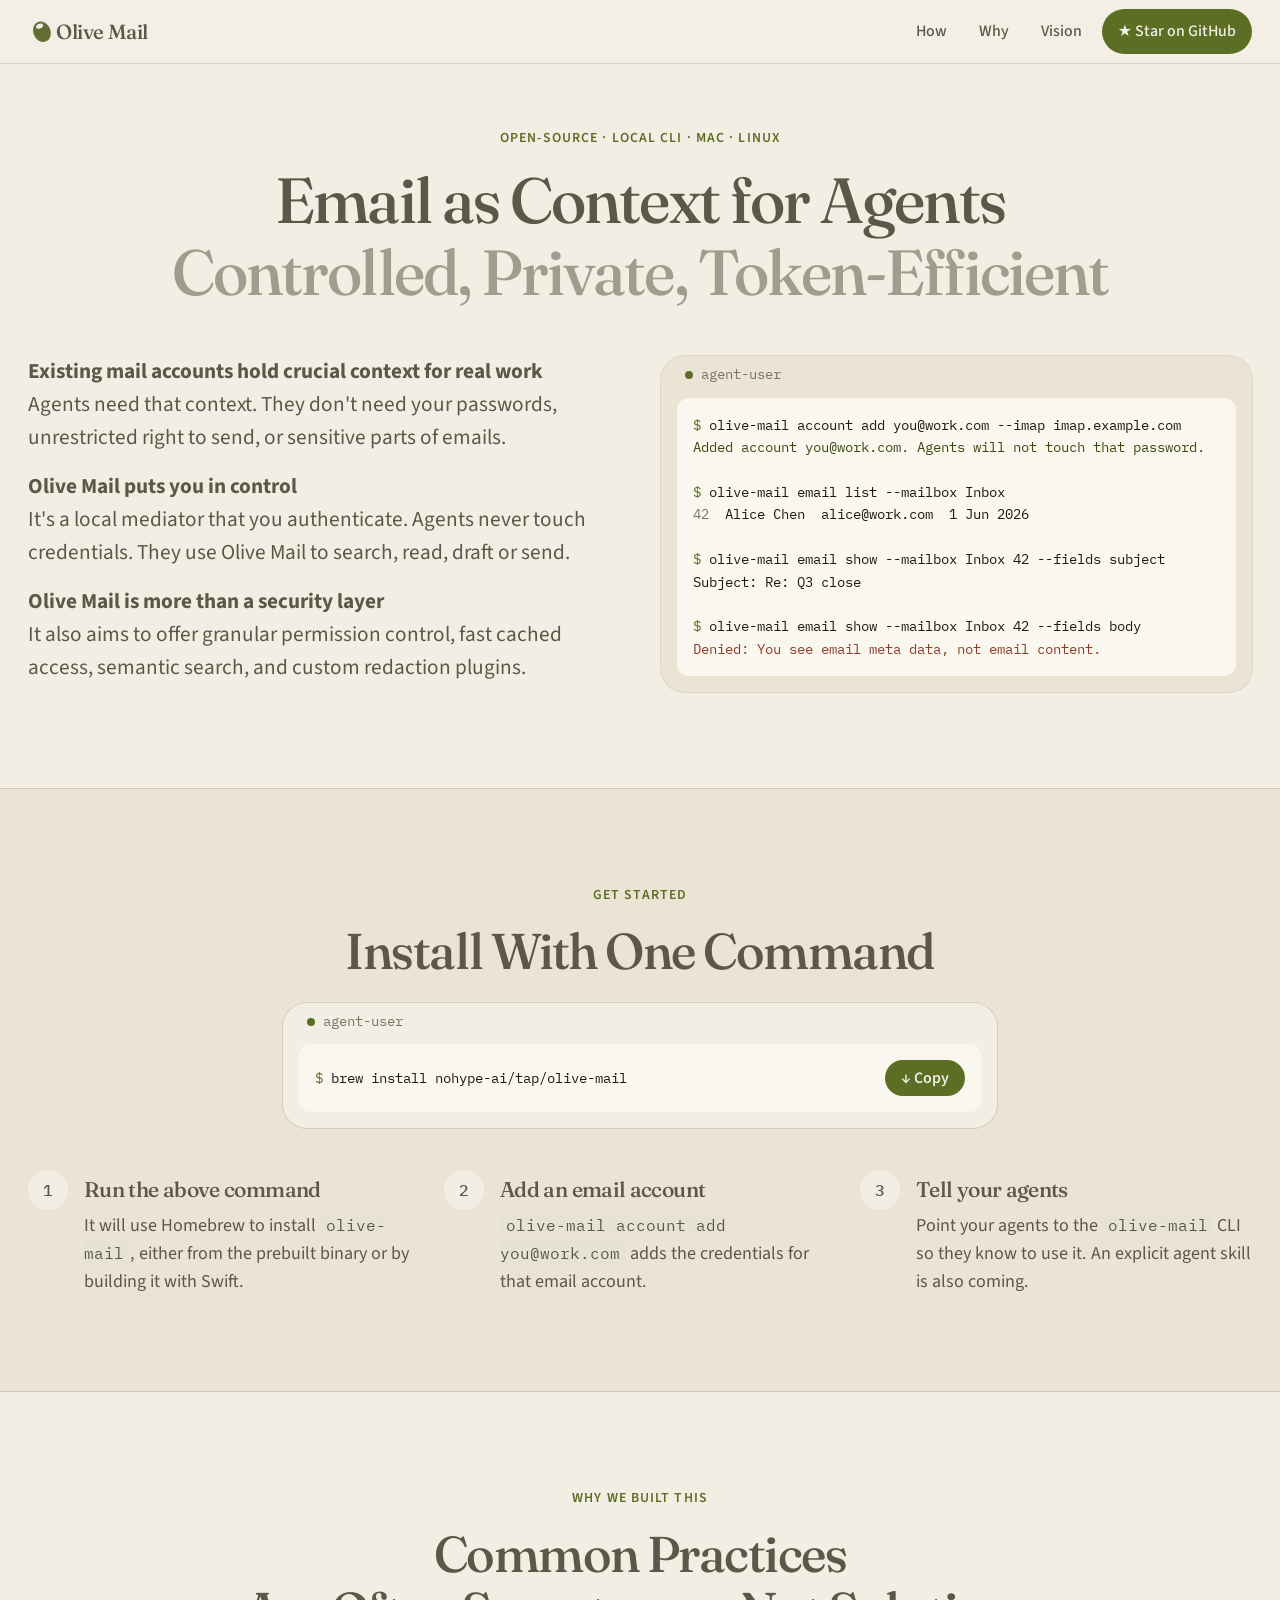
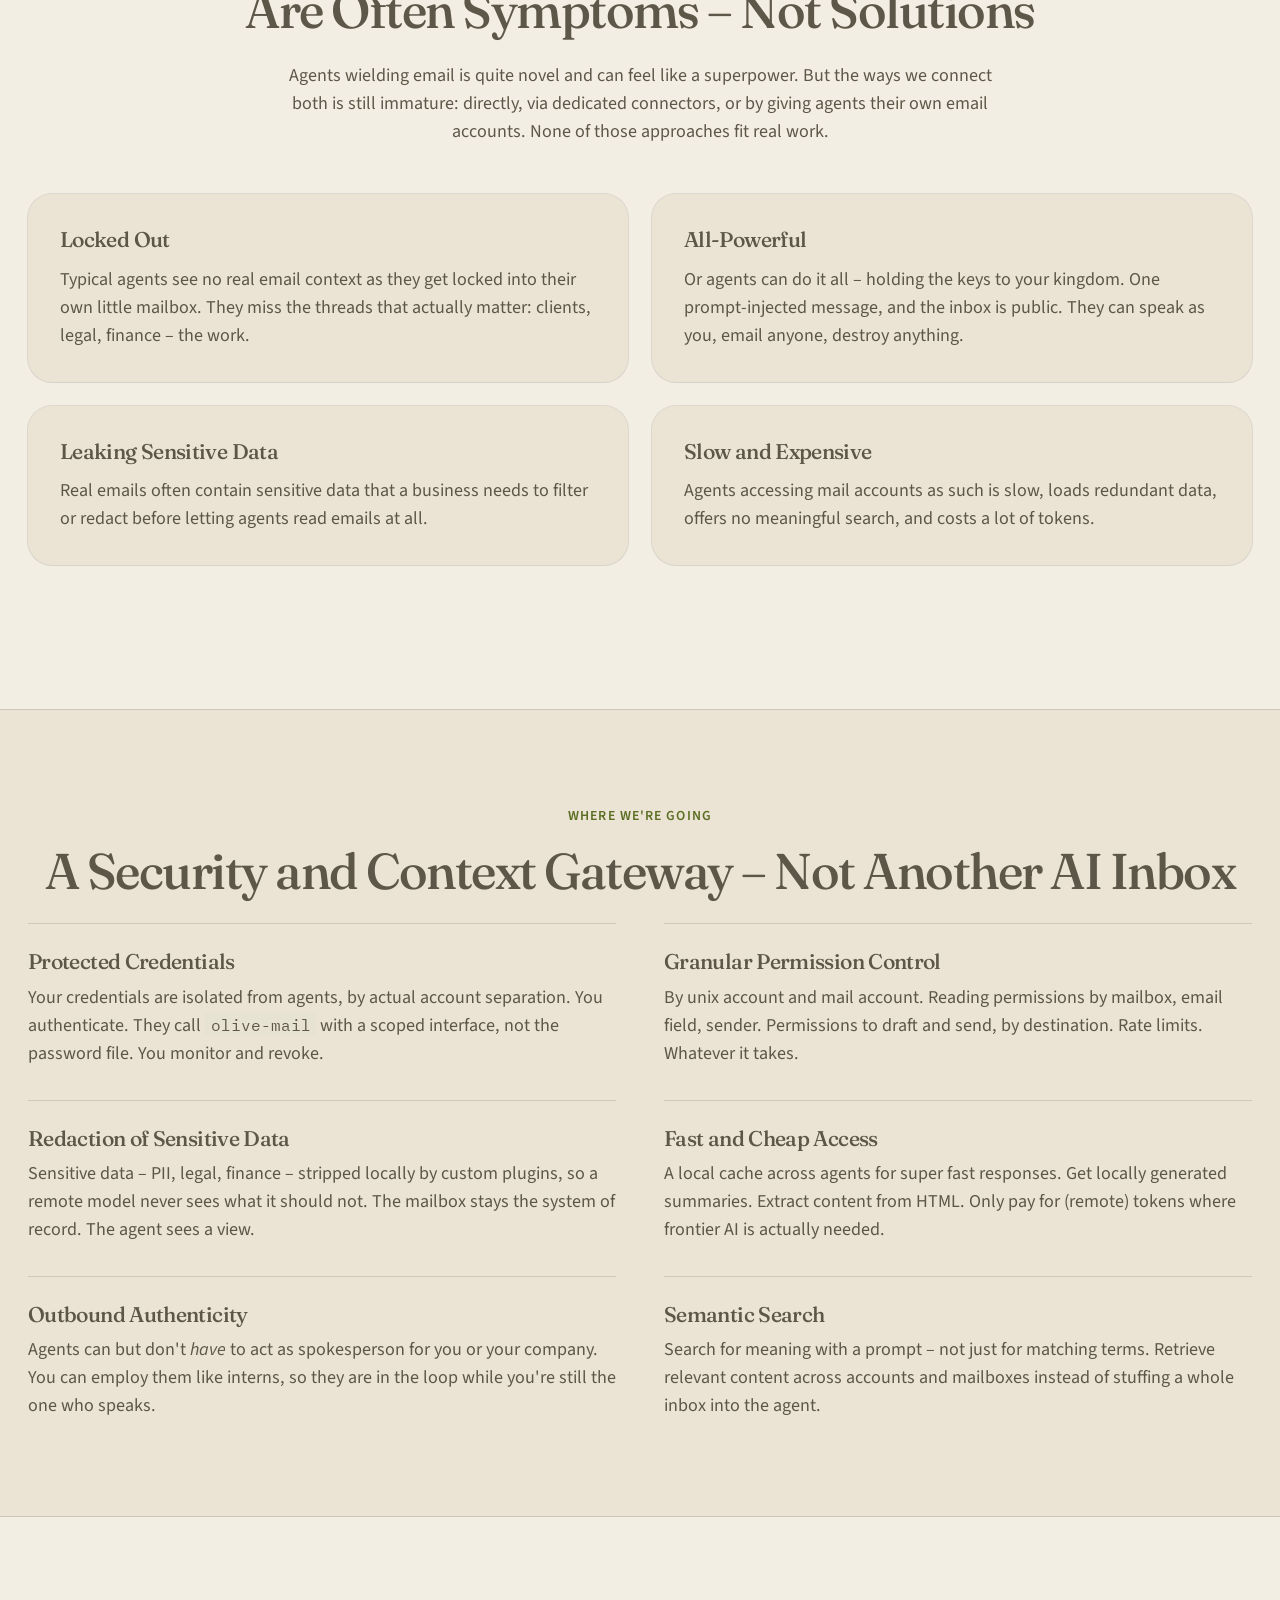
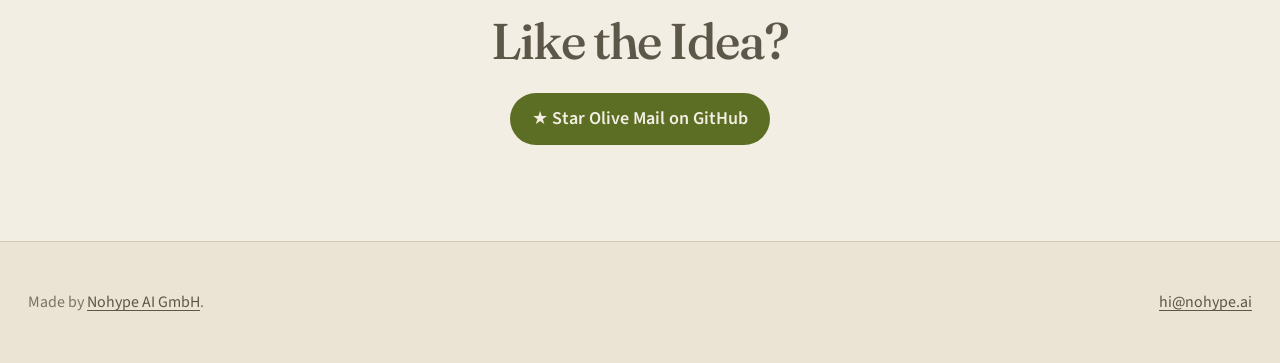
==== index.html @ 342036f7 "Fix design weirdness in Why section" ====
<!DOCTYPE html>
<html lang="en">
  <head>
    <meta charset="utf-8" />
    <meta name="viewport" content="width=device-width, initial-scale=1" />
    <title>Olive Mail - Email as Context for Agents</title>
    <meta
      name="description"
      content="olive-mail is a local open-source CLI that turns the mail you already have into context for agents – scoped, redacted, and never sent as you."
    />
    <meta name="theme-color" content="#5C6E24" />
    <link rel="icon" type="image/svg+xml" href="assets/favicon.svg" />
    <link rel="preconnect" href="https://fonts.googleapis.com" />
    <link rel="preconnect" href="https://fonts.gstatic.com" crossorigin />
    <link
      href="https://fonts.googleapis.com/css2?family=Fraunces:opsz,wght@9..144,500;9..144,600&family=IBM+Plex+Mono:wght@400;500&family=Source+Sans+3:ital,wght@0,400;0,500;0,600;1,400&display=swap"
      rel="stylesheet"
    />
    <link rel="stylesheet" href="css/style.css" />
  </head>
  <body>
    <div id="home" class="home-anchor" tabindex="-1"></div>
    <header class="site-header">
      <div class="wrap header-inner">
        <a class="brand" href="#home" aria-label="olive-mail home">
          <img
            class="brand-mark"
            src="assets/favicon.svg"
            width="28"
            height="28"
            alt=""
          />
          <span class="brand-name">Olive Mail</span>
        </a>
        <nav class="nav" aria-label="Primary">
          <a href="#how">How</a>
          <a href="#why">Why</a>
          <a href="#vision">Vision</a>
          <a href="https://github.com/nohype-ai/olive-mail" class="nav-cta" target="_blank" rel="noopener noreferrer">★ Star on GitHub</a>
        </nav>
      </div>
    </header>

    <main id="main">
      <section class="hero">
        <div class="wrap">
          <div class="hero-head">
            <p class="eyebrow">Open-source · Local CLI · Mac · Linux</p>
            <h1>
              Email as Context for Agents<br />
              <span class="h1-sub">Controlled, Private, Token-Efficient</span>
            </h1>
          </div>
          <div class="hero-grid">
            <div class="hero-copy">
              <p class="lede">
                  <b>Existing mail accounts hold crucial context for real work</b><br>Agents need that context. They don't need your passwords, unrestricted right to send, or sensitive parts of emails.
              </p>
              <p class="lede">
                <b>Olive Mail puts you in control</b><br>It's a local mediator that you authenticate. Agents never touch credentials. They use Olive Mail to search, read, draft or send.
              </p>
              <p class="lede">
                <b>Olive Mail is more than a security layer</b><br>It also aims to offer granular permission control, fast cached access, semantic search, and custom redaction plugins.
              </p>
            </div>
            <aside class="hero-panel" aria-label="Command preview">
              <div class="term">
                <div class="term-top">
                  <span class="term-dot" aria-hidden="true"></span>
                  <span>agent-user</span>
                </div>
                <pre class="term-body"><code><span class="prompt">$</span> olive-mail account add you@work.com --imap imap.example.com
<span class="ok">Added account you@work.com. Agents will not touch that password.</span>

<span class="prompt">$</span> olive-mail email list --mailbox Inbox
<span class="dim">42</span>  Alice Chen  alice@work.com  1 Jun 2026

<span class="prompt">$</span> olive-mail email show --mailbox Inbox 42 --fields subject
Subject: Re: Q3 close

<span class="prompt">$</span> olive-mail email show --mailbox Inbox 42 --fields body
<span class="deny">Denied: You see email meta data, not email content.</span></code></pre>
              </div>
            </aside>
          </div>
        </div>
      </section>

      <section class="band" id="how">
        <div class="wrap">
          <p class="eyebrow">Get Started</p>
          <h2>Install With One Command</h2>
          <div
            class="term term-install"
            role="button"
            tabindex="0"
            aria-label="Copy install command: brew install nohype-ai/tap/olive-mail"
            data-copy="brew install nohype-ai/tap/olive-mail"
          >
            <div class="term-top">
              <span class="term-dot" aria-hidden="true"></span>
              <span>agent-user</span>
            </div>
            <div class="term-body">
              <pre><code><span class="prompt">$</span> brew install nohype-ai/tap/olive-mail</code></pre>
              <span class="term-copy-label">↓ Copy</span>
            </div>
          </div>
          <ol class="steps">
            <li>
              <span class="step-n">1</span>
              <div>
                <h3>Run the above command</h3>
                <p>
                  It will use Homebrew to install <code>olive-mail</code>,
                  either from the prebuilt binary or by building it with Swift.
                </p>
              </div>
            </li>
            <li>
              <span class="step-n">2</span>
              <div>
                <h3>Add an email account</h3>
                <p>
                  <code>olive-mail account add you@work.com</code> adds the
                  credentials for that email account.
                </p>
              </div>
            </li>
            <li>
              <span class="step-n">3</span>
              <div>
                <h3>Tell your agents</h3>
                <p>
                  Point your agents to the <code>olive-mail</code> CLI so they
                  know to use it. An explicit agent skill is also coming.
                </p>
              </div>
            </li>
          </ol>
        </div>
      </section>

      <section class="plain" id="why">
        <div class="wrap">
          <p class="eyebrow">Why We Built This</p>
          <h2>Common Practices<br>Are Often Symptoms – Not Solutions</h2>
          <p class="section-body">Agents wielding email is quite novel and can feel like a superpower. But the ways we connect both is still immature: directly, via dedicated connectors, or by giving agents their own email accounts. None of those approaches fit real work.</p>
          <div class="split">
            <article class="card">
              <h3>Locked Out</h3>
              <p>
                Typical agents see no real email context as they get locked into their own
                little mailbox. They miss the threads that actually matter: clients,
                legal, finance – the work.
              </p>
            </article>
            <article class="card">
              <h3>All-Powerful</h3>
              <p>
                Or agents can do it all – holding the keys to your kingdom. One prompt-injected message, and the inbox is public. They can speak as you, email anyone, destroy anything.
              </p>
            </article>
            <article class="card">
              <h3>Leaking Sensitive Data</h3>
              <p>
                Real emails often contain sensitive data that a business needs
                to filter or redact before letting agents read emails at all.
              </p>
            </article>
            <article class="card">
              <h3>Slow and Expensive</h3>
              <p>
                Agents accessing mail accounts as such is slow, loads redundant
                data, offers no meaningful search, and costs a lot of tokens.
              </p>
            </article>
          </div>
        </div>
      </section>

      <section class="band" id="vision">
        <div class="wrap">
          <p class="eyebrow">Where We're Going</p>
          <h2>A Security and Context Gateway – Not Another AI Inbox</h2>
          <ul class="features">
            <li>
              <h3>Protected Credentials</h3>
              <p>
                Your credentials are isolated from agents, by actual account separation. You authenticate. They call <code>olive-mail</code> with a scoped interface, not the password file. You monitor and revoke.
              </p>
            </li>
            <li>
              <h3>Granular Permission Control</h3>
              <p>
                By unix account and mail account. Reading permissions by mailbox, email field, sender. Permissions to draft and send, by destination. Rate limits. Whatever it takes.
              </p>
            </li>
            <li>
              <h3>Redaction of Sensitive Data</h3>
              <p>
                Sensitive data – PII, legal, finance – stripped locally by custom plugins, so a
                remote model never sees what it should not. The mailbox stays
                the system of record. The agent sees a view.
              </p>
            </li>
            <li>
              <h3>Fast and Cheap Access</h3>
              <p>
                A local cache across agents for super fast responses. Get locally generated summaries. Extract content from HTML. Only pay for (remote) tokens where frontier AI is actually needed.
              </p>
            </li>
            <li>
              <h3>Outbound Authenticity</h3>
              <p>
                  Agents can but don't <em>have</em> to act as spokesperson for you or your
                  company. You can employ them like interns, so they are in the loop while you're still the one who speaks.
              </p>
            </li>
            <li>
              <h3>Semantic Search</h3>
              <p>
                Search for meaning with a prompt – not just for matching terms. Retrieve relevant content across accounts and mailboxes instead of stuffing a whole inbox into the agent.
              </p>
            </li>
          </ul>
        </div>
      </section>

      <section class="cta-block" id="repo">
        <div class="wrap cta-inner">
          <h2>Like the Idea?</h2>
          <a
            class="cta-btn"
            href="https://github.com/nohype-ai/olive-mail"
            target="_blank"
            rel="noopener noreferrer"
          >★ Star Olive Mail on GitHub</a>
        </div>
      </section>
    </main>

    <footer class="site-footer">
      <div class="wrap footer-inner">
        <p>
          Made by
          <a href="https://nohype.ai">Nohype AI GmbH</a>.
        </p>
        <p>
          <a href="mailto:hi@nohype.ai">hi@nohype.ai</a>
        </p>
      </div>
    </footer>

    <script src="js/app.js"></script>
  </body>
</html>
---- css/style.css ----
:root {
  --bg: #f3eee3;
  --bg-elevated: #ebe4d4;
  --fg: #1c1a14;
  --fg-muted: #5c5748;
  --fg-subtle: #7a7464;
  --fg-dim: color-mix(in oklab, var(--fg-subtle) 66%, var(--bg));
  --olive: #5c6e24;
  --olive-deep: #3d4a18;
  --olive-fg: #f3eee3;
  --border: color-mix(in oklab, var(--fg) 14%, transparent);
  --border-strong: color-mix(in oklab, var(--fg) 22%, transparent);
  --shadow-border:
    0 0 0 1px color-mix(in oklab, var(--fg) 10%, transparent),
    0 1px 2px -1px color-mix(in oklab, var(--fg) 8%, transparent);

  --font-display: "Fraunces", "Iowan Old Style", "Palatino Linotype", Palatino, serif;
  --font-body: "Source Sans 3", "Segoe UI", system-ui, sans-serif;
  --font-mono: "IBM Plex Mono", ui-monospace, "SF Mono", Menlo, Consolas, monospace;

  --text-xs: 0.8125rem;
  --text-sm: 0.9375rem;
  --text-base: 1.0625rem;
  --text-lg: 1.25rem;
  --text-xl: clamp(1.5rem, 1.2rem + 1vw, 2rem);
  --text-2xl: clamp(2rem, 1.3rem + 2.2vw, 3.15rem);
  --text-3xl: clamp(2.4rem, 1.4rem + 3.2vw, 3.75rem);

  --leading-tight: 1.12;
  --leading-snug: 1.28;
  --leading-normal: 1.55;
  --tracking-display: -0.03em;

  --space-1: 4px;
  --space-2: 8px;
  --space-3: 12px;
  --space-4: 16px;
  --space-5: 24px;
  --space-6: 32px;
  --space-7: 48px;
  --space-8: 64px;
  --space-9: 96px;

  --radius-xs: 4px;
  --radius-sm: 8px;
  --radius-md: 12px;
  --radius-lg: 16px;
  --radius-xl: 24px;
  --radius-2xl: 32px;

  --wrap: 72rem;
  --header-h: 64px;

  --motion-quick: 150ms;
  --motion-fast: 250ms;
  --motion-slow: 400ms;
  --ease-out: cubic-bezier(0.22, 1, 0.36, 1);
}

*,
*::before,
*::after {
  box-sizing: border-box;
}

html {
  scroll-behavior: smooth;
  -webkit-font-smoothing: antialiased;
  -moz-osx-font-smoothing: grayscale;
}

html,
body {
  margin: 0;
  padding: 0;
  background: var(--bg);
  color: var(--fg);
  font-family: var(--font-body);
  font-size: var(--text-base);
  line-height: var(--leading-normal);
}

body {
  min-height: 100dvh;
}

img {
  max-width: 100%;
  height: auto;
  display: block;
}

a {
  color: var(--olive-deep);
  text-underline-offset: 3px;
}

a:hover {
  color: var(--olive);
}

:focus-visible {
  outline: 2px solid var(--olive);
  outline-offset: 3px;
}

h1,
h2,
h3 {
  font-family: var(--font-display);
  font-weight: 500;
  letter-spacing: var(--tracking-display);
  line-height: var(--leading-tight);
  text-wrap: balance;
  margin: 0;
  color: var(--fg-muted);
}

h1,
h2 {
  margin-bottom: var(--space-5);
}

h1 {
  font-size: var(--text-3xl);
}

.h1-sub {
  color: var(--fg-dim);
}

h2 {
  font-size: var(--text-2xl);
  text-align: center;
}

h3 {
  font-size: var(--text-lg);
  line-height: var(--leading-snug);
  margin-bottom: var(--space-2);
}

p {
  margin: 0 0 var(--space-4);
  text-wrap: pretty;
}

p:last-child {
  margin-bottom: 0;
}

code {
  font-family: var(--font-mono);
  font-size: 0.9em;
  background: color-mix(in oklab, var(--olive) 8%, var(--bg));
  padding: 0.1em 0.35em;
  border-radius: var(--radius-xs);
}

.sr-only {
  position: absolute;
  width: 1px;
  height: 1px;
  padding: 0;
  margin: -1px;
  overflow: hidden;
  clip: rect(0, 0, 0, 0);
  white-space: nowrap;
  border: 0;
}

.wrap {
  width: min(100% - 2 * var(--space-5), var(--wrap));
  margin-inline: auto;
}

.eyebrow {
  font-family: var(--font-body);
  font-size: var(--text-xs);
  font-weight: 600;
  letter-spacing: 0.08em;
  text-transform: uppercase;
  color: var(--olive);
  margin: 0 0 var(--space-4);
  text-align: center;
}

.section-lead {
  max-width: 42rem;
  color: var(--fg-muted);
  font-size: var(--text-lg);
  margin-inline: auto;
  margin-bottom: var(--space-4);
}

.section-body {
  text-align: center;
  max-width: 42rem;
  color: var(--fg-muted);
  margin-inline: auto;
  margin-bottom: var(--space-7);
}

.home-anchor {
  position: absolute;
  top: 0;
  width: 1px;
  height: 1px;
  overflow: hidden;
}

/* Header */

.site-header {
  position: sticky;
  top: 0;
  z-index: 10;
  height: var(--header-h);
  background: color-mix(in oklab, var(--bg) 92%, white);
  border-bottom: 1px solid var(--border);
}

.header-inner {
  height: 100%;
  display: flex;
  align-items: center;
  justify-content: space-between;
  gap: var(--space-4);
}

.brand {
  display: inline-flex;
  align-items: center;
  gap: 0px;
  text-decoration: none;
  color: var(--fg-muted);
  min-height: 44px;
}

.brand:hover {
  color: var(--fg-muted);
}

.brand-mark {
  width: 28px;
  height: 28px;
  flex: none;
}

.brand-name {
  font-family: var(--font-display);
  font-size: 1.2rem;
  font-weight: 500;
  letter-spacing: -0.02em;
}

.nav {
  display: flex;
  align-items: center;
  gap: var(--space-2);
}

.nav a {
  text-decoration: none;
  color: var(--fg-muted);
  font-weight: 500;
  font-size: var(--text-sm);
  padding: 10px 12px;
  min-height: 44px;
  display: inline-flex;
  align-items: center;
  border-radius: 999px;
}

.nav a:hover {
  color: var(--fg-muted);
  background: color-mix(in oklab, var(--olive) 8%, transparent);
}

.nav-cta {
  color: var(--olive-fg) !important;
  background: var(--olive) !important;
  padding-inline: 16px !important;
}

.nav-cta:hover {
  background: var(--olive-deep) !important;
}

/* Hero */

.hero {
  padding: var(--space-8) 0 var(--space-9);
}

.hero-head {
  margin-bottom: var(--space-7);
  text-align: center;
}

.hero-head h1 {
  margin-bottom: 0;
}

.hero-grid {
  display: grid;
  grid-template-columns: minmax(0, 1.08fr) minmax(0, 1.12fr);
  gap: var(--space-8);
  align-items: start;
}

.lede {
  font-size: var(--text-lg);
  color: var(--fg-muted);
  max-width: 38rem;
}

.lede em {
  font-family: var(--font-display);
  font-style: italic;
  font-weight: 500;
  color: var(--fg);
}

.hero-panel {
  min-width: 0;
}

.term {
  width: 100%;
  max-width: 100%;
  min-width: 0;
  background: var(--bg-elevated);
  color: var(--fg);
  border-radius: var(--radius-xl);
  padding: var(--space-2) var(--space-4) var(--space-4);
  box-shadow: var(--shadow-border);
}

.band .term {
  background: var(--bg);
}

.term-top {
  display: flex;
  align-items: center;
  gap: var(--space-2);
  font-family: var(--font-mono);
  font-size: var(--text-xs);
  color: var(--fg-subtle);
  padding: 0 8px 12px;
}

.term-dot {
  width: 8px;
  height: 8px;
  border-radius: 50%;
  background: var(--olive);
}

.term-body {
  margin: 0;
  padding: var(--space-4);
  background: #faf7ef;
  border-radius: var(--radius-md);
  font-family: var(--font-mono);
  font-size: 0.8rem;
  line-height: 1.65;
  overflow-x: hidden;
  overflow-wrap: anywhere;
  white-space: pre-wrap;
  max-width: 100%;
  color: var(--fg);
}

.term-body code {
  background: none;
  padding: 0;
  border-radius: 0;
  font-size: inherit;
  color: inherit;
}

.term-body .prompt {
  color: var(--olive);
}

.term-body .ok {
  color: var(--olive-deep);
}

.term-body .dim {
  color: var(--fg-subtle);
}

.term-body .deny {
  color: #8a3d2b;
}

.term-install {
  max-width: 42rem;
  margin-inline: auto;
  margin-bottom: var(--space-7);
  cursor: pointer;
}

.term-install .term-body {
  display: flex;
  align-items: center;
  gap: var(--space-3);
}

.term-install .term-body pre {
  margin: 0;
  flex: 1;
  min-width: 0;
  font: inherit;
  color: inherit;
  white-space: pre-wrap;
  overflow-wrap: anywhere;
}

.term-install .term-copy-label {
  flex: none;
  margin-left: auto;
  display: inline-flex;
  align-items: center;
  justify-content: center;
  height: 36px;
  padding: 0 16px;
  border-radius: 999px;
  background: var(--olive);
  color: var(--olive-fg);
  font-family: var(--font-body);
  font-weight: 600;
  font-size: var(--text-sm);
  transition:
    background var(--motion-quick) var(--ease-out),
    transform 150ms ease-out;
}

.term-install:hover .term-copy-label,
.term-install:focus-visible .term-copy-label,
.term-install.is-copied .term-copy-label {
  background: var(--olive-deep);
  color: var(--olive-fg);
}

.term-install:active .term-copy-label {
  transform: scale(0.96);
}

.cta-btn {
  display: inline-flex;
  align-items: center;
  justify-content: center;
  height: 52px;
  padding: 0 22px;
  border-radius: 999px;
  background: var(--olive);
  color: var(--olive-fg);
  font-weight: 600;
  font-size: var(--text-base);
  text-decoration: none;
  white-space: nowrap;
  transition:
    background var(--motion-quick) var(--ease-out),
    color var(--motion-quick) var(--ease-out),
    transform 150ms ease-out;
}

.cta-btn:hover {
  background: var(--olive-deep);
  color: var(--olive-fg);
}

.cta-btn:active {
  transform: scale(0.96);
}

/* Bands */

.band,
.plain,
.cta-block {
  padding: var(--space-9) 0;
}

.band {
  background: var(--bg-elevated);
  border-block: 1px solid var(--border);
}

.split {
  display: grid;
  grid-template-columns: 1fr 1fr;
  gap: var(--space-5);
  margin-bottom: var(--space-7);
}

.card {
  background: var(--bg);
  border-radius: var(--radius-xl);
  padding: var(--space-6);
  box-shadow: var(--shadow-border);
}

.plain .card {
  background: var(--bg-elevated);
}

.card h3 {
  font-family: var(--font-display);
  margin-bottom: var(--space-3);
}

.card p {
  color: var(--fg-muted);
}

.features {
  list-style: none;
  margin: 0;
  padding: 0;
  display: grid;
  grid-template-columns: 1fr 1fr;
  gap: var(--space-6) var(--space-7);
}

.features li {
  padding-top: var(--space-5);
  border-top: 1px solid var(--border);
}

.features p {
  color: var(--fg-muted);
}

.steps {
  list-style: none;
  margin: 0;
  padding: 0;
  display: grid;
  grid-template-columns: 1fr 1fr 1fr;
  gap: var(--space-5);
}

.steps li {
  display: grid;
  grid-template-columns: auto 1fr;
  gap: var(--space-4);
  align-items: start;
}

.step-n {
  width: 40px;
  height: 40px;
  margin-top: -6px;
  border-radius: 999px;
  display: grid;
  place-items: center;
  font-family: var(--font-mono);
  font-size: var(--text-sm);
  font-weight: 500;
  color: var(--fg-muted);
  background: var(--bg);
}

.steps p {
  color: var(--fg-muted);
}

.platforms {
  margin-top: var(--space-6);
  font-size: var(--text-sm);
  color: var(--fg-subtle);
}

.cta-inner {
  max-width: 44rem;
  margin-inline: auto;
  text-align: center;
}

.cta-block h2 {
  max-width: 18ch;
  margin-inline: auto;
}

/* Footer */

.site-footer {
  padding: var(--space-7) 0;
  border-top: 1px solid var(--border);
  background: var(--bg-elevated);
  color: var(--fg-subtle);
  font-size: var(--text-sm);
}

.footer-inner {
  display: flex;
  justify-content: space-between;
  gap: var(--space-4);
  flex-wrap: wrap;
}

.footer-inner p {
  margin: 0;
}

.footer-inner a {
  color: var(--fg-muted);
}

/* Motion */

.hero-head > *,
.hero-copy > *,
.hero-panel {
  animation: rise var(--motion-slow) var(--ease-out) both;
}

.hero-head > *:nth-child(1) { animation-delay: 40ms; }
.hero-head > *:nth-child(2) { animation-delay: 80ms; }
.hero-copy > *:nth-child(1) { animation-delay: 120ms; }
.hero-copy > *:nth-child(2) { animation-delay: 160ms; }
.hero-copy > *:nth-child(3) { animation-delay: 200ms; }
.hero-copy > *:nth-child(4) { animation-delay: 240ms; }
.hero-panel { animation-delay: 160ms; }

@keyframes rise {
  from {
    opacity: 0;
    transform: translateY(12px);
    filter: blur(4px);
  }
  to {
    opacity: 1;
    transform: translateY(0);
    filter: blur(0);
  }
}

@media (prefers-reduced-motion: reduce) {
  html {
    scroll-behavior: auto;
  }

  .hero-head > *,
  .hero-copy > *,
  .hero-panel {
    animation: none;
  }

  .cta-btn:active {
    transform: none;
  }
}

/* Responsive */

@media (max-width: 860px) {
  .hero-grid,
  .split,
  .features,
  .steps {
    grid-template-columns: 1fr;
  }

  .nav a:not(.nav-cta) {
    display: none;
  }

  .hero {
    padding-top: var(--space-6);
  }
}

@media (max-width: 480px) {
  .wrap {
    width: min(100% - 2 * var(--space-4), var(--wrap));
  }

  .band,
  .plain,
  .cta-block {
    padding: var(--space-8) 0;
  }
}
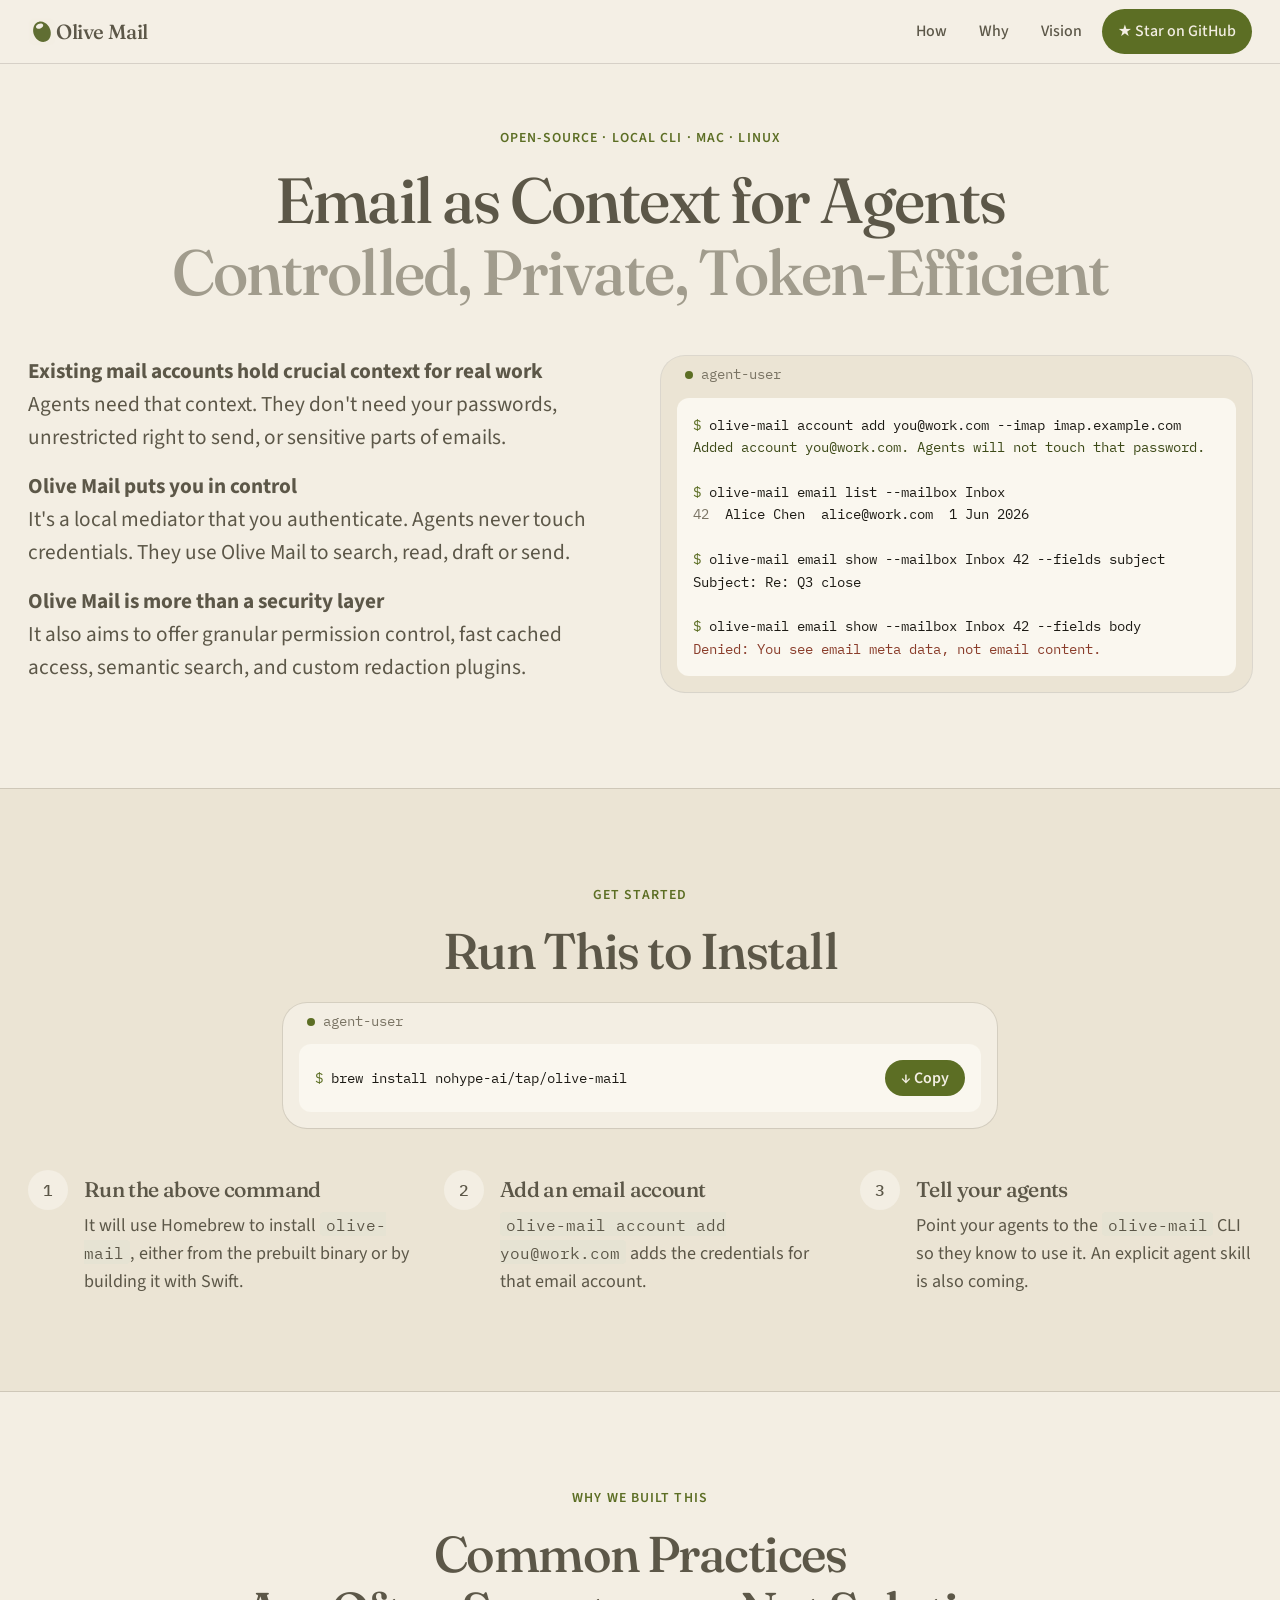
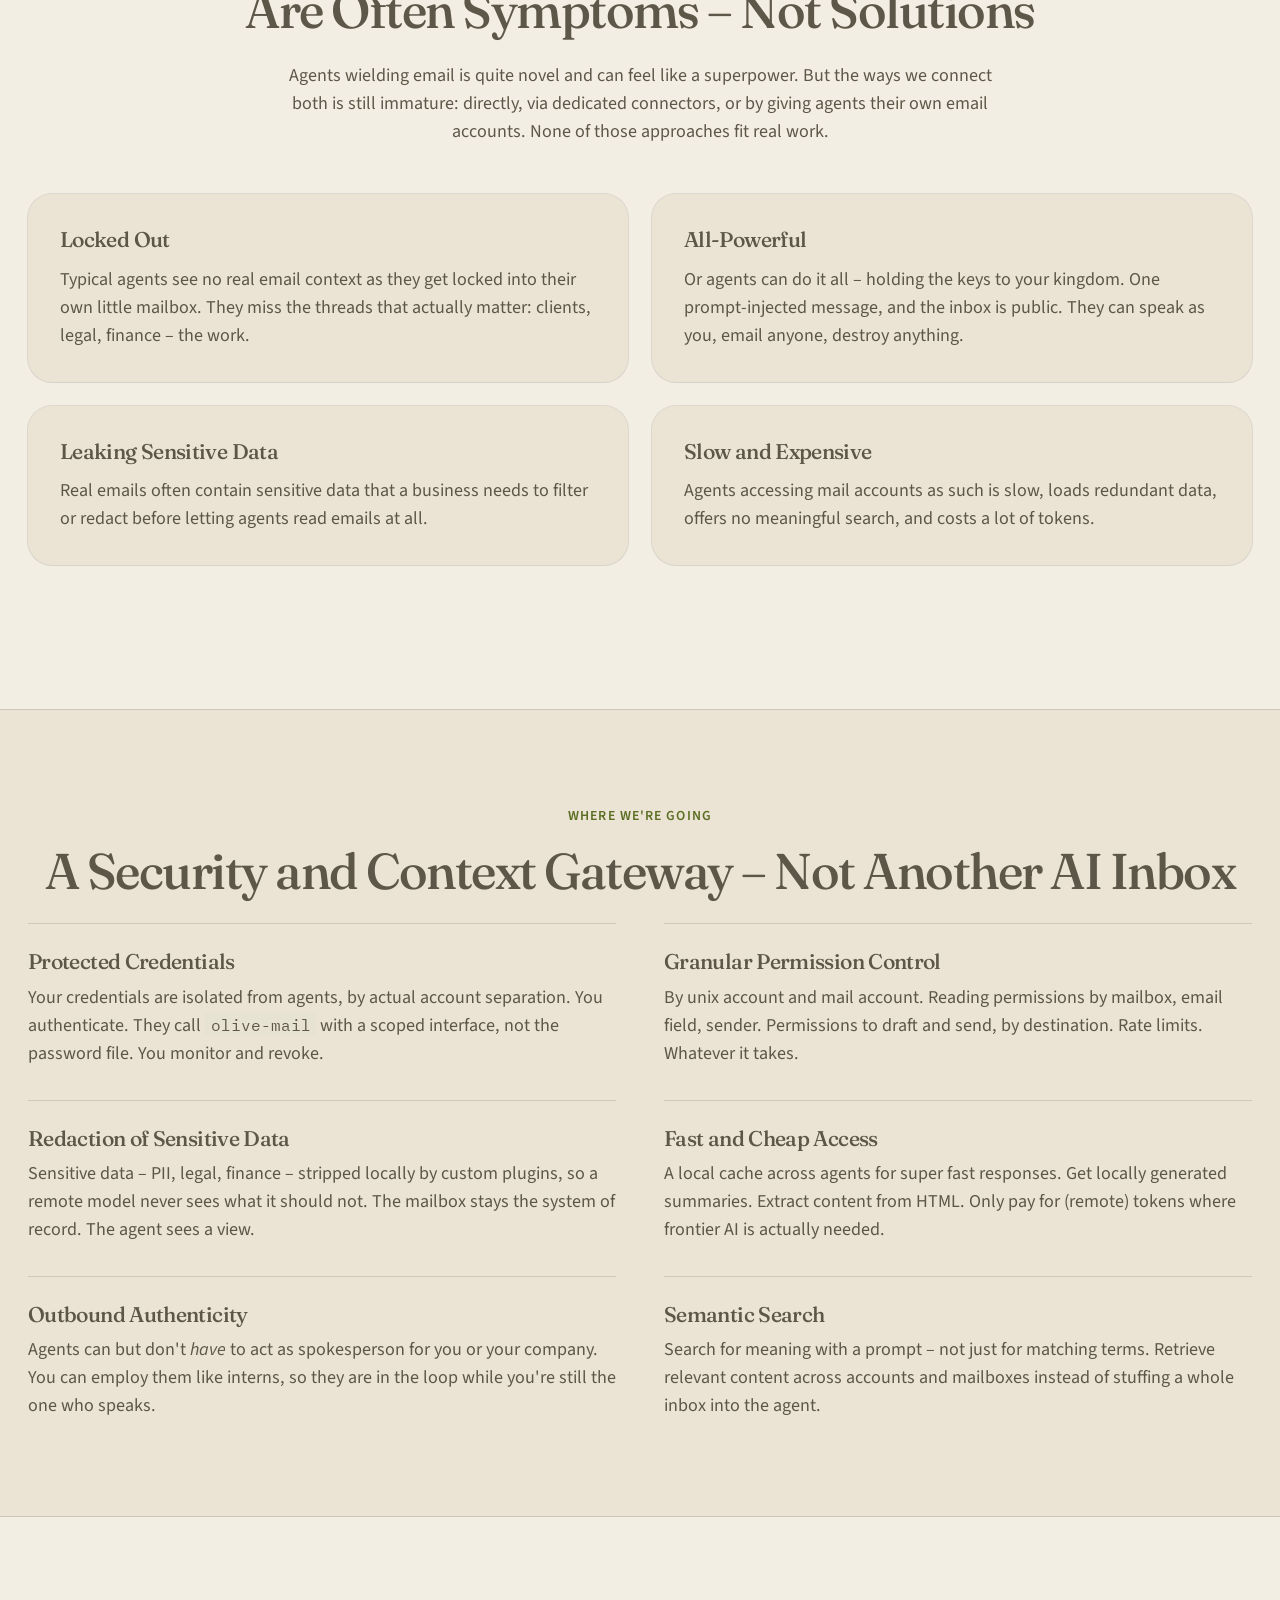
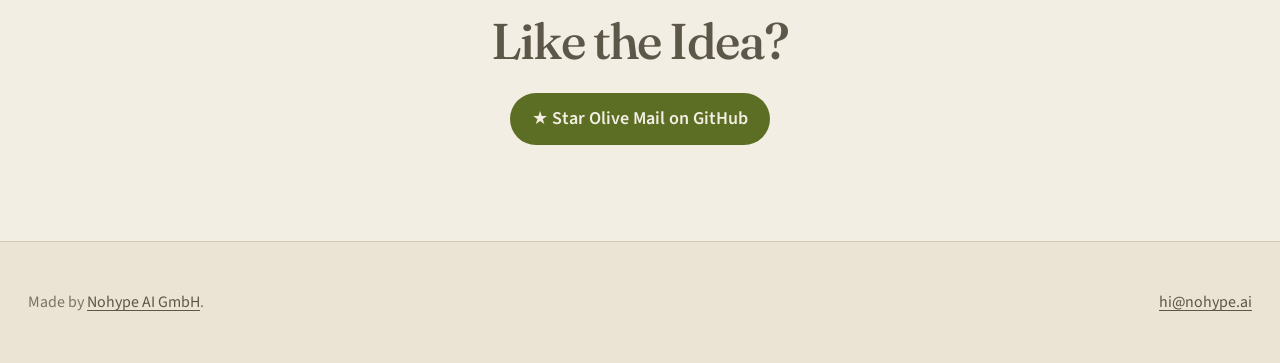
==== commit 06f83595: "Tighten install wording" ====
--- a/index.html
+++ b/index.html
@@ -89,7 +89,7 @@
       <section class="band" id="how">
         <div class="wrap">
           <p class="eyebrow">Get Started</p>
-          <h2>Install With One Command</h2>
+          <h2>Run This to Install</h2>
           <div
             class="term term-install"
             role="button"
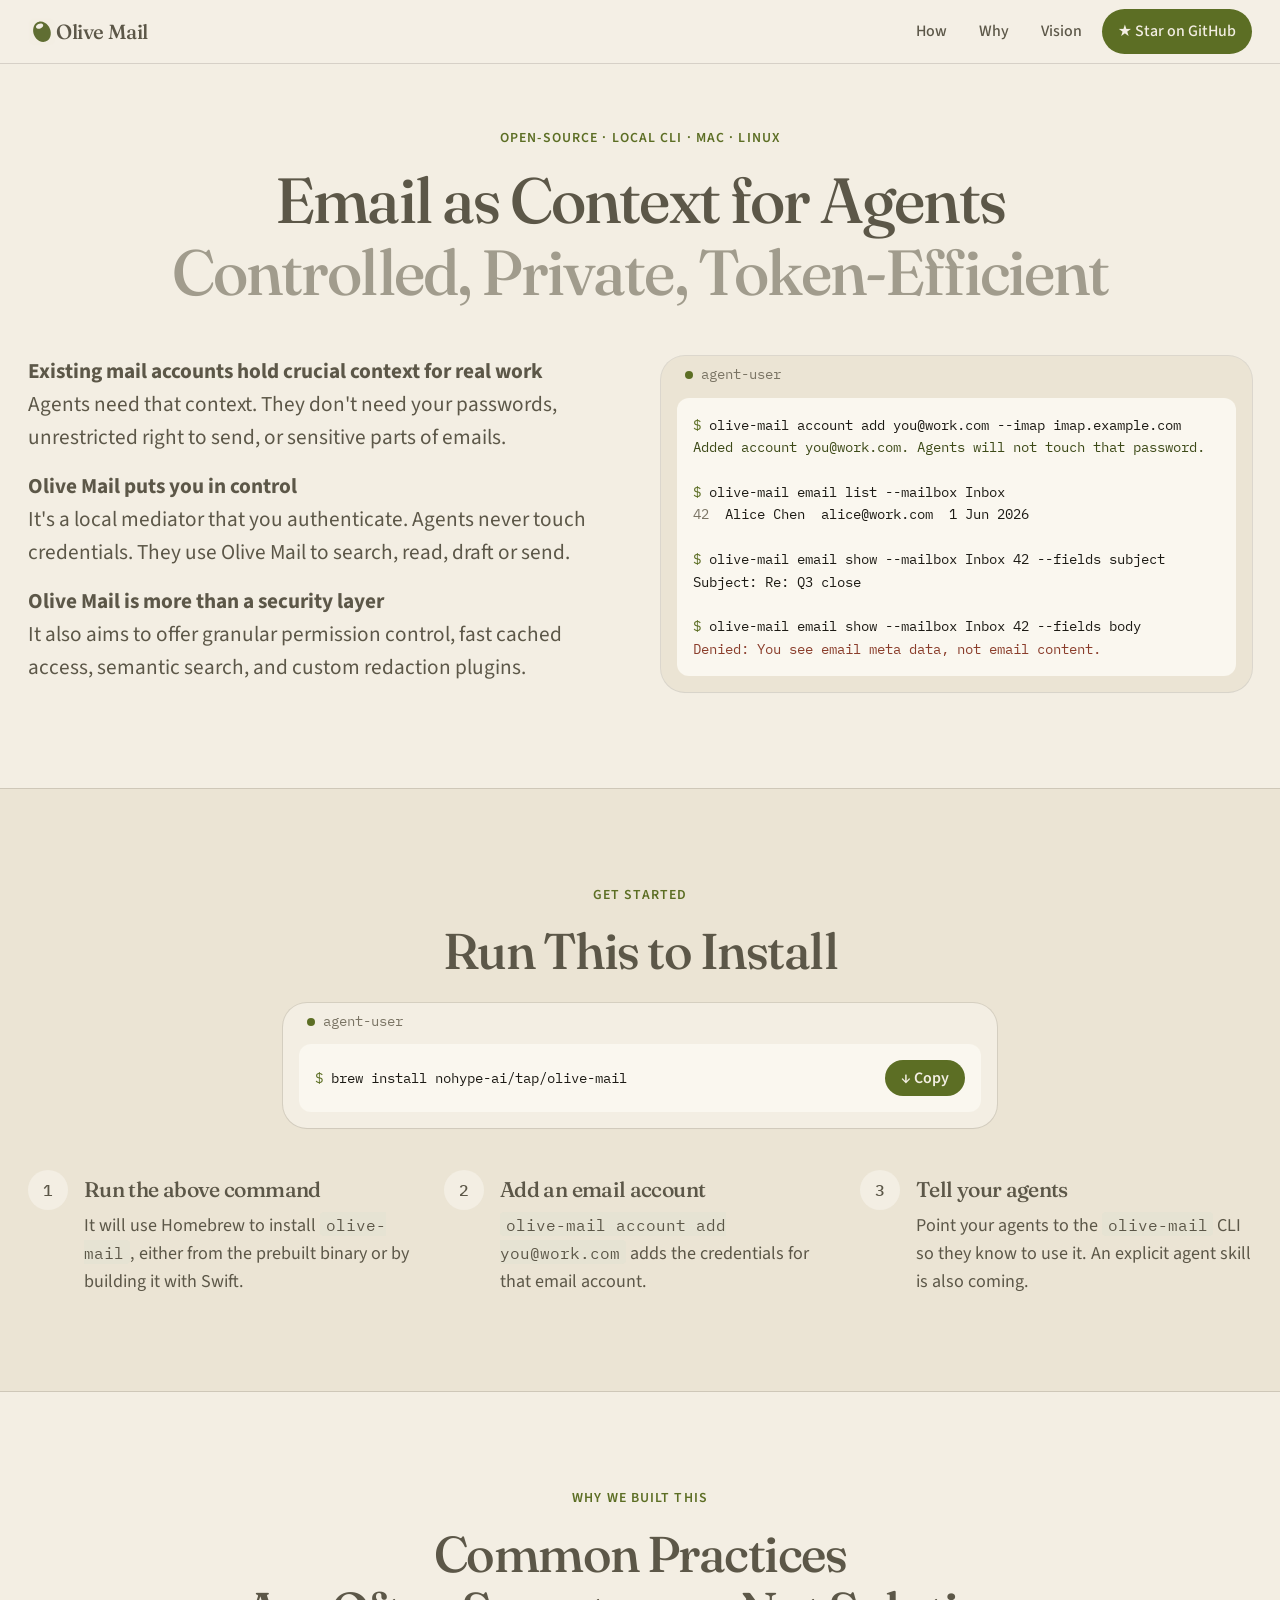
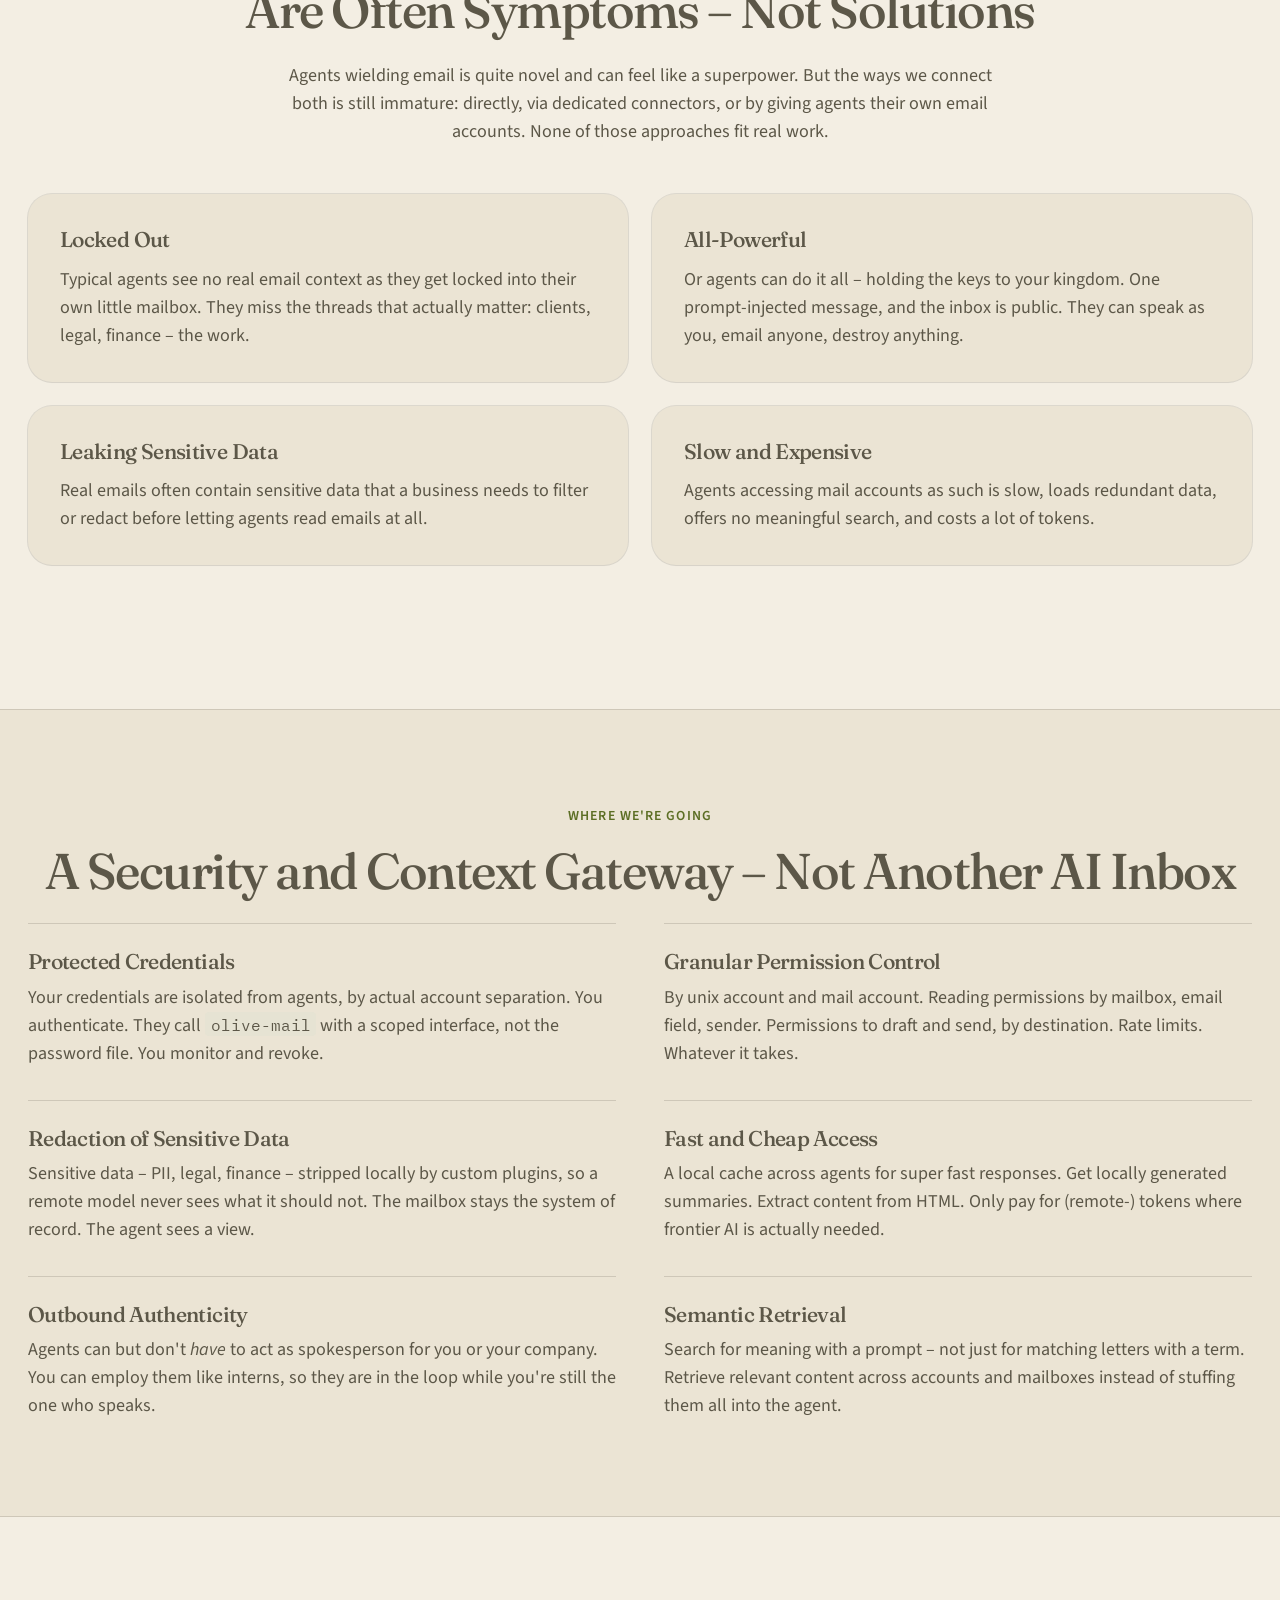
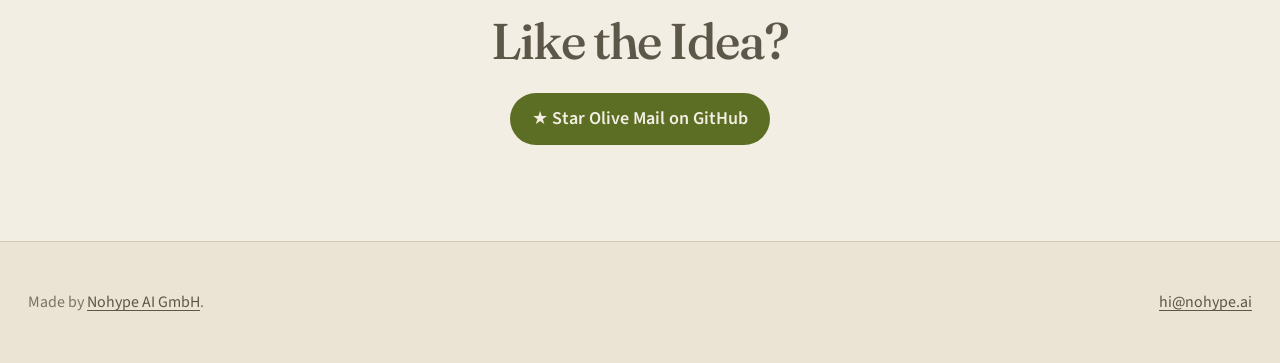
==== commit 3196623a: "Edit" ====
--- a/index.html
+++ b/index.html
@@ -9,6 +9,19 @@
       content="olive-mail is a local open-source CLI that turns the mail you already have into context for agents – scoped, redacted, and never sent as you."
     />
     <meta name="theme-color" content="#5C6E24" />
+    <meta property="og:type" content="website" />
+    <meta property="og:site_name" content="Olive Mail" />
+    <meta property="og:title" content="Olive Mail - Email as Context for Agents" />
+    <meta property="og:description" content="olive-mail is a local open-source CLI that turns the mail you already have into context for agents – scoped, redacted, and never sent as you." />
+    <meta property="og:url" content="https://olivemail.ai/" />
+    <meta property="og:image" content="https://olivemail.ai/assets/social_banner.png" />
+    <meta property="og:image:type" content="image/png" />
+    <meta property="og:image:width" content="1280" />
+    <meta property="og:image:height" content="640" />
+    <meta property="og:image:alt" content="Olive Mail — Email as Context for Agents. Controlled, Private, Token-Efficient" />
+    <meta name="twitter:card" content="summary_large_image" />
+    <meta name="twitter:image" content="https://olivemail.ai/assets/social_banner.png" />
+    <meta name="twitter:image:alt" content="Olive Mail — Email as Context for Agents. Controlled, Private, Token-Efficient" />
     <link rel="icon" type="image/svg+xml" href="assets/favicon.svg" />
     <link rel="preconnect" href="https://fonts.googleapis.com" />
     <link rel="preconnect" href="https://fonts.gstatic.com" crossorigin />
@@ -207,7 +220,7 @@
             <li>
               <h3>Fast and Cheap Access</h3>
               <p>
-                A local cache across agents for super fast responses. Get locally generated summaries. Extract content from HTML. Only pay for (remote) tokens where frontier AI is actually needed.
+                A local cache across agents for super fast responses. Get locally generated summaries. Extract content from HTML. Only pay for (remote-) tokens where frontier AI is actually needed.
               </p>
             </li>
             <li>
@@ -218,9 +231,9 @@
               </p>
             </li>
             <li>
-              <h3>Semantic Search</h3>
-              <p>
-                Search for meaning with a prompt – not just for matching terms. Retrieve relevant content across accounts and mailboxes instead of stuffing a whole inbox into the agent.
+              <h3>Semantic Retrieval</h3>
+              <p>
+                Search for meaning with a prompt – not just for matching letters with a term. Retrieve relevant content across accounts and mailboxes instead of stuffing them all into the agent.
               </p>
             </li>
           </ul>
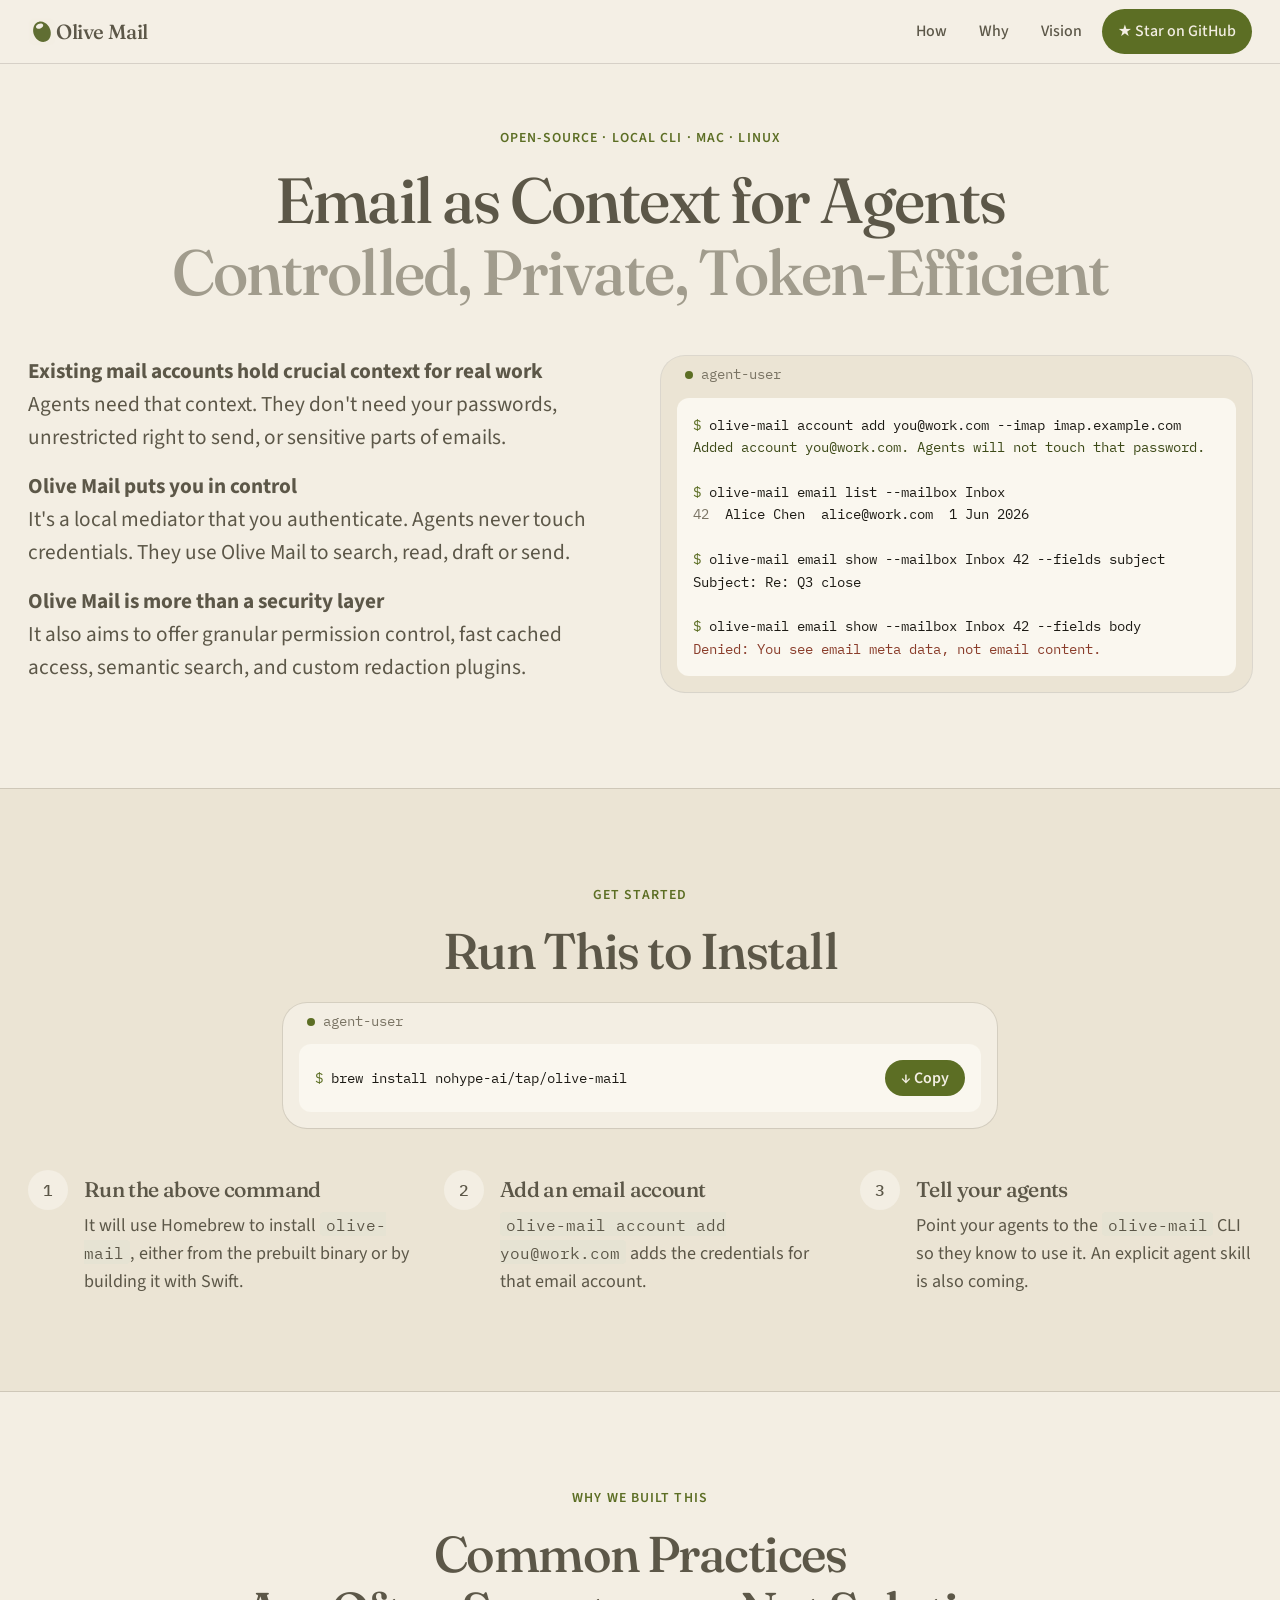
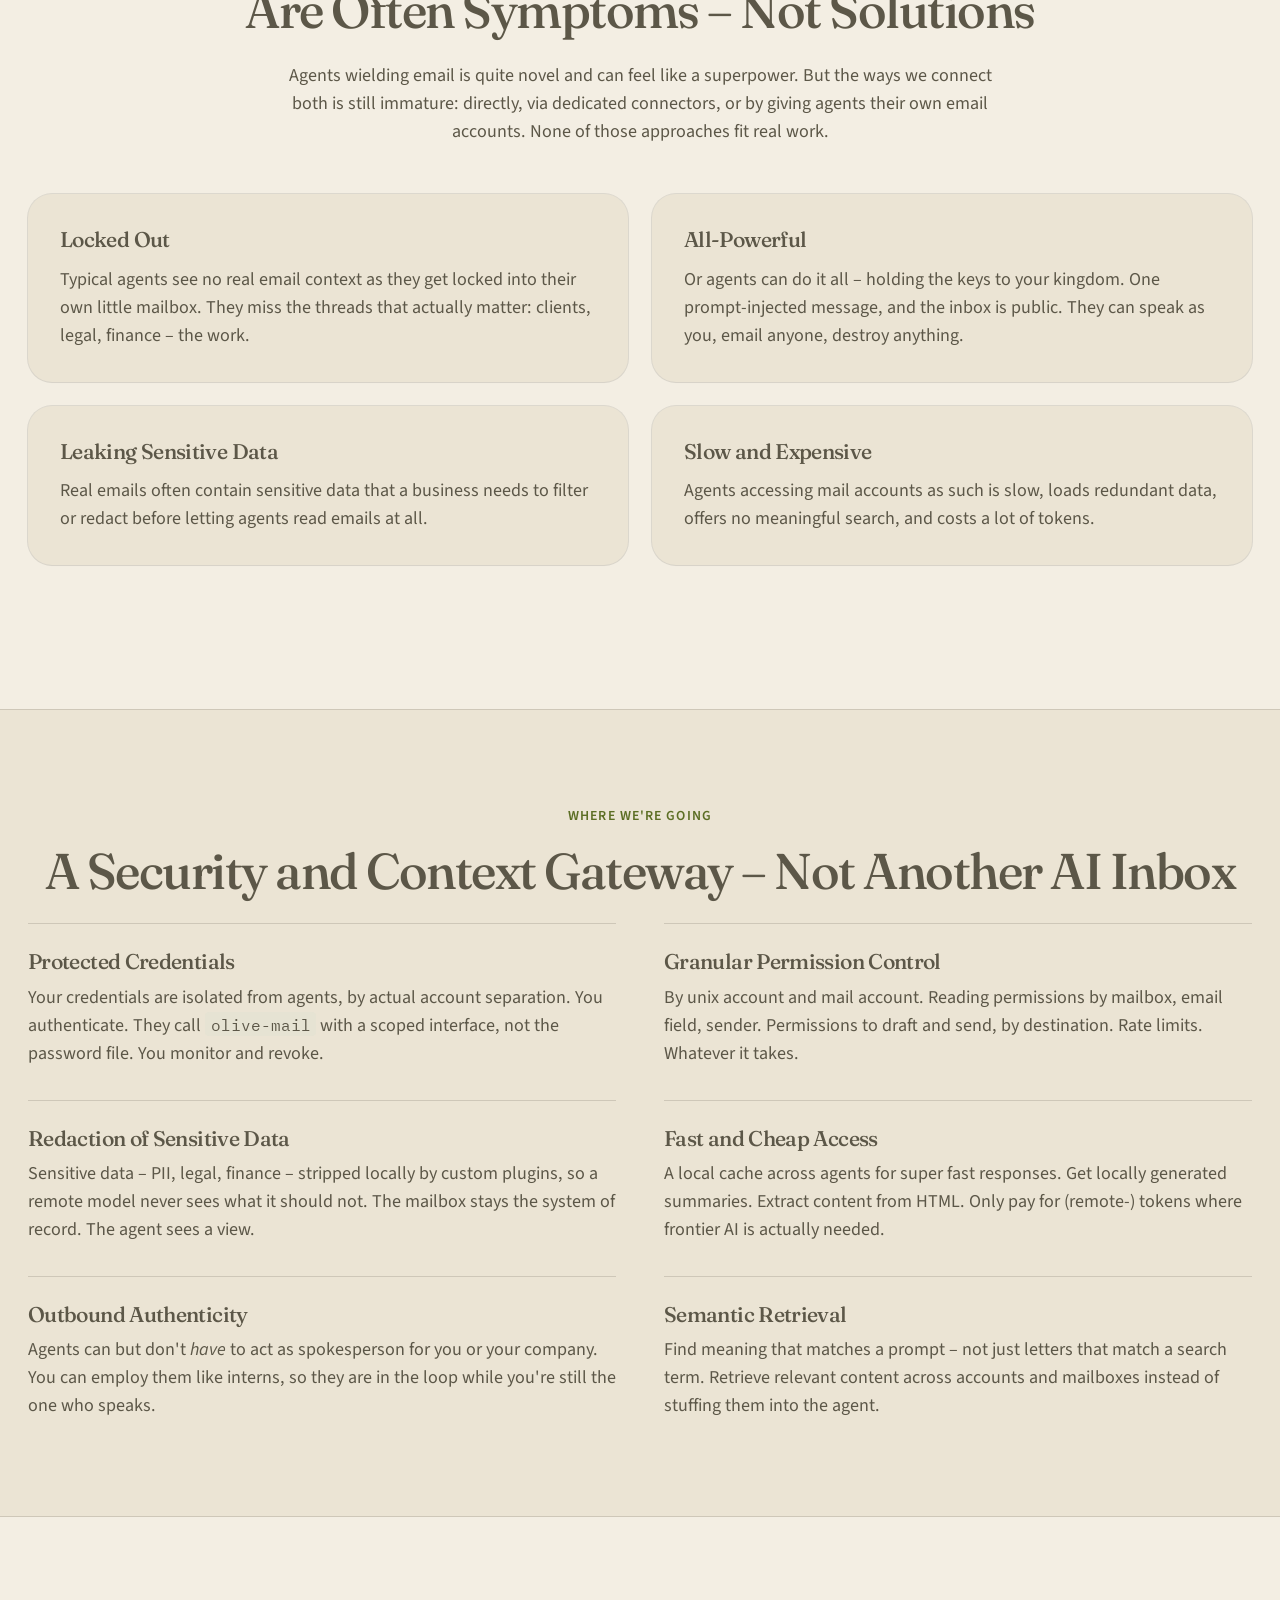
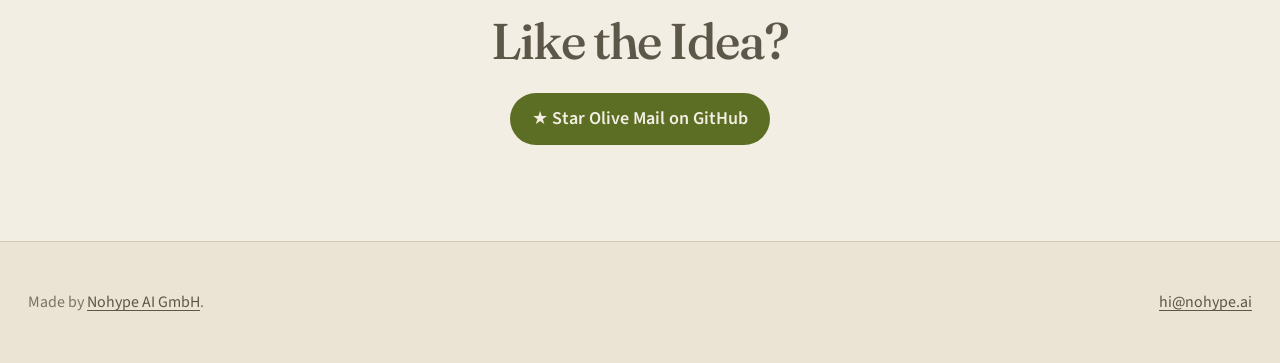
==== commit a23f6396: "Edit" ====
--- a/index.html
+++ b/index.html
@@ -233,7 +233,7 @@
             <li>
               <h3>Semantic Retrieval</h3>
               <p>
-                Search for meaning with a prompt – not just for matching letters with a term. Retrieve relevant content across accounts and mailboxes instead of stuffing them all into the agent.
+                Find meaning that matches a prompt – not just letters that match a search term. Retrieve relevant content across accounts and mailboxes instead of stuffing them into the agent.
               </p>
             </li>
           </ul>
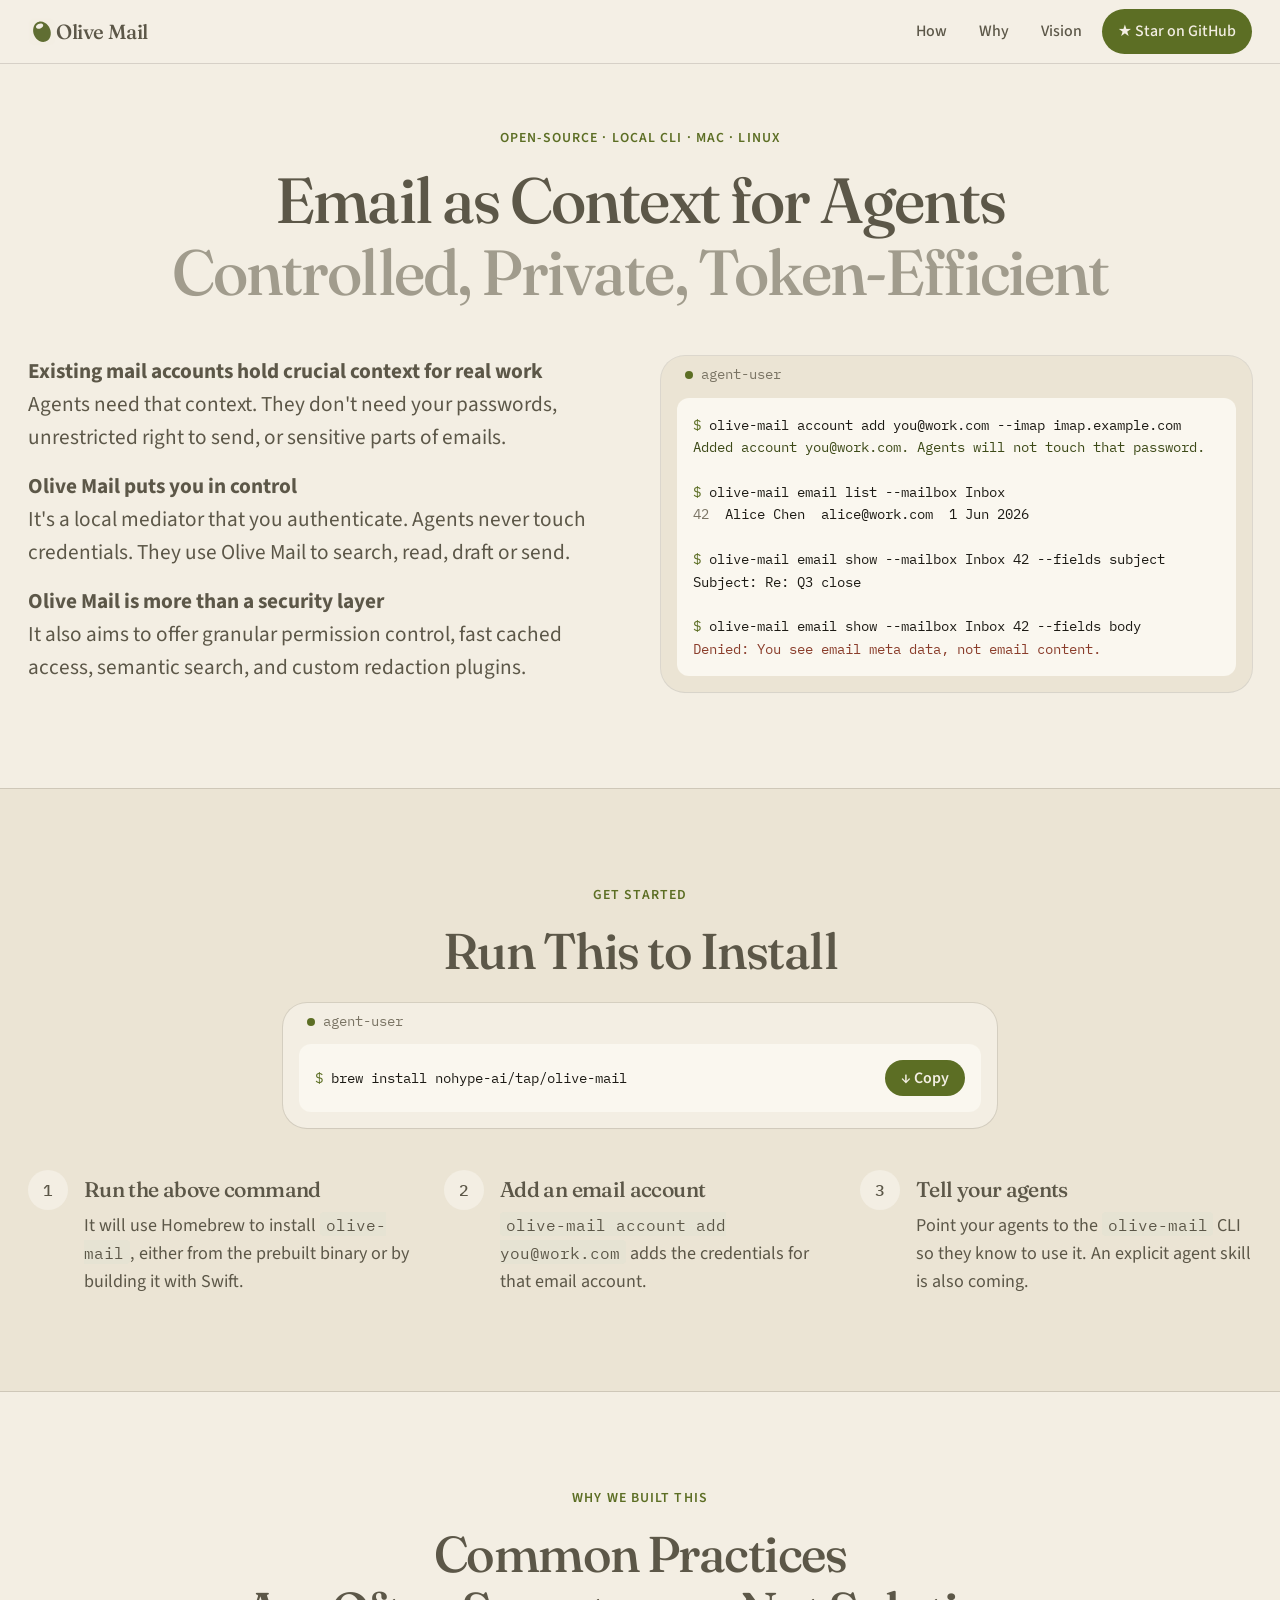
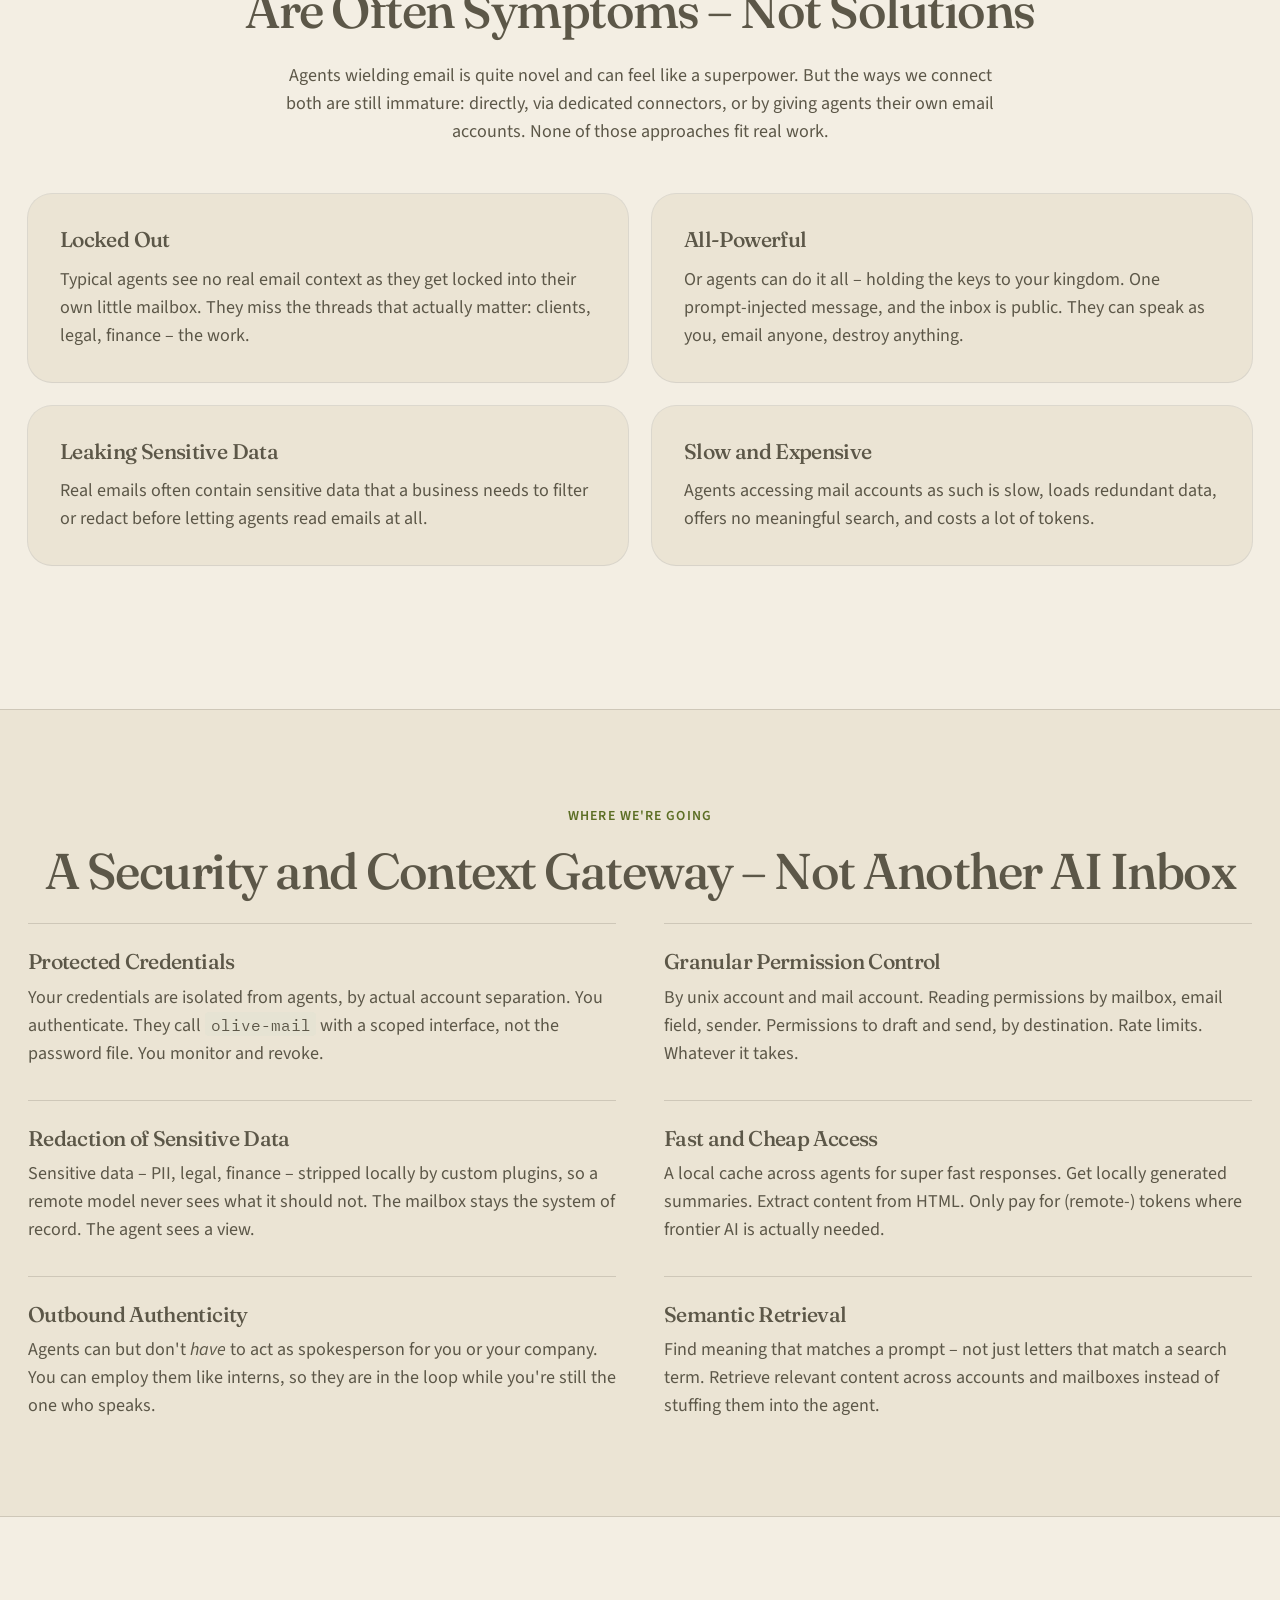
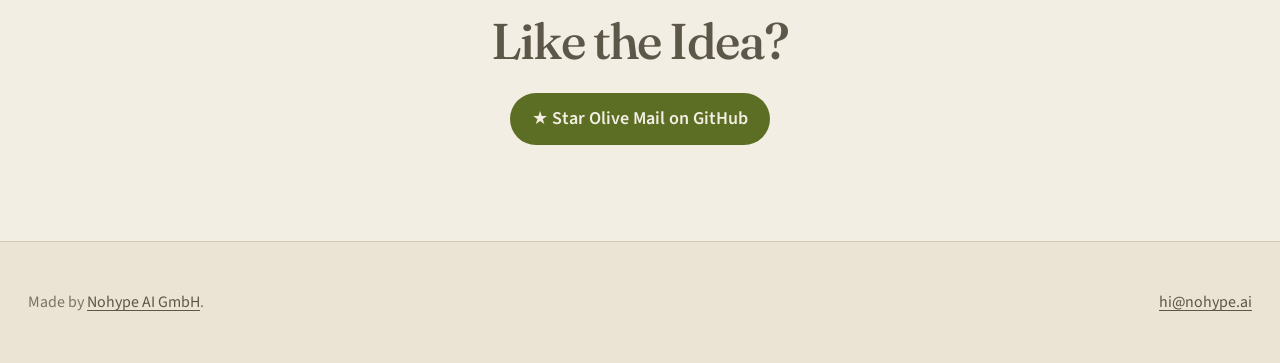
==== commit d163a890: "Fix grammar" ====
--- a/index.html
+++ b/index.html
@@ -158,7 +158,7 @@
         <div class="wrap">
           <p class="eyebrow">Why We Built This</p>
           <h2>Common Practices<br>Are Often Symptoms – Not Solutions</h2>
-          <p class="section-body">Agents wielding email is quite novel and can feel like a superpower. But the ways we connect both is still immature: directly, via dedicated connectors, or by giving agents their own email accounts. None of those approaches fit real work.</p>
+          <p class="section-body">Agents wielding email is quite novel and can feel like a superpower. But the ways we connect both are still immature: directly, via dedicated connectors, or by giving agents their own email accounts. None of those approaches fit real work.</p>
           <div class="split">
             <article class="card">
               <h3>Locked Out</h3>
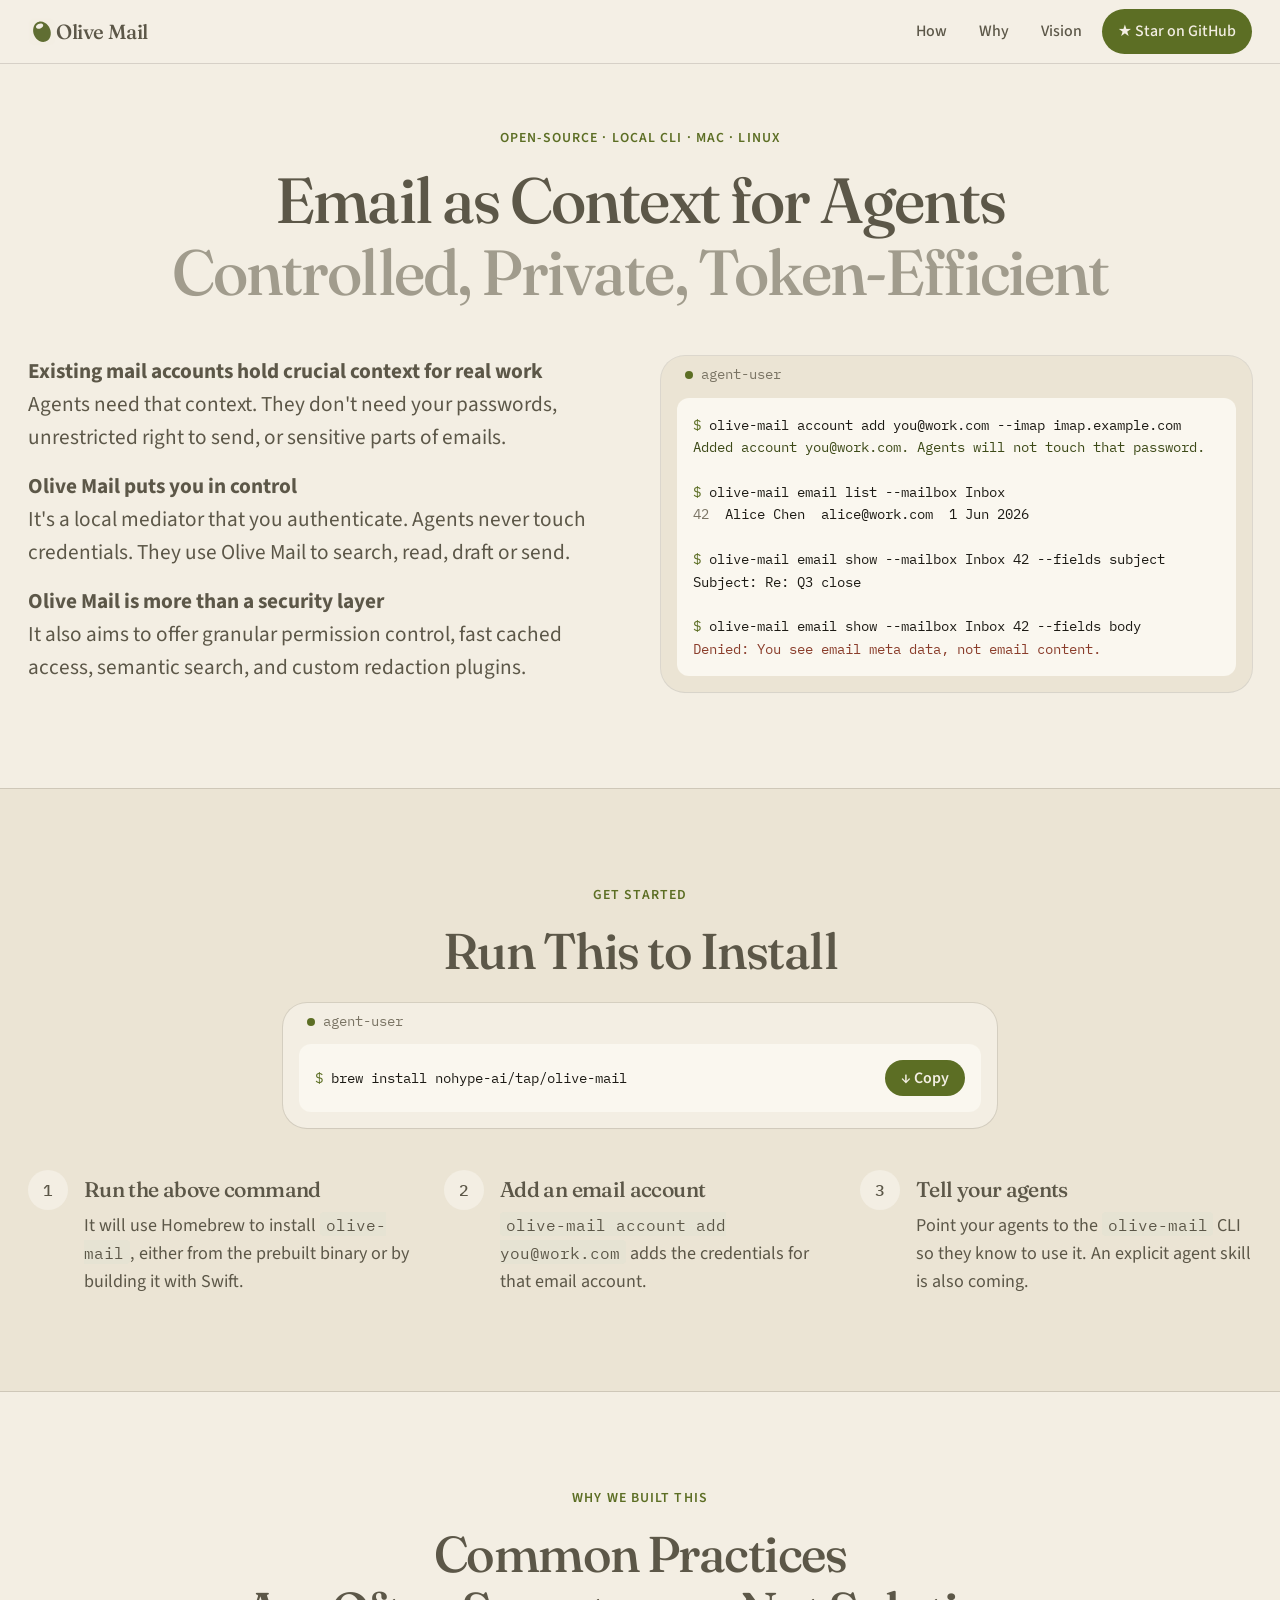
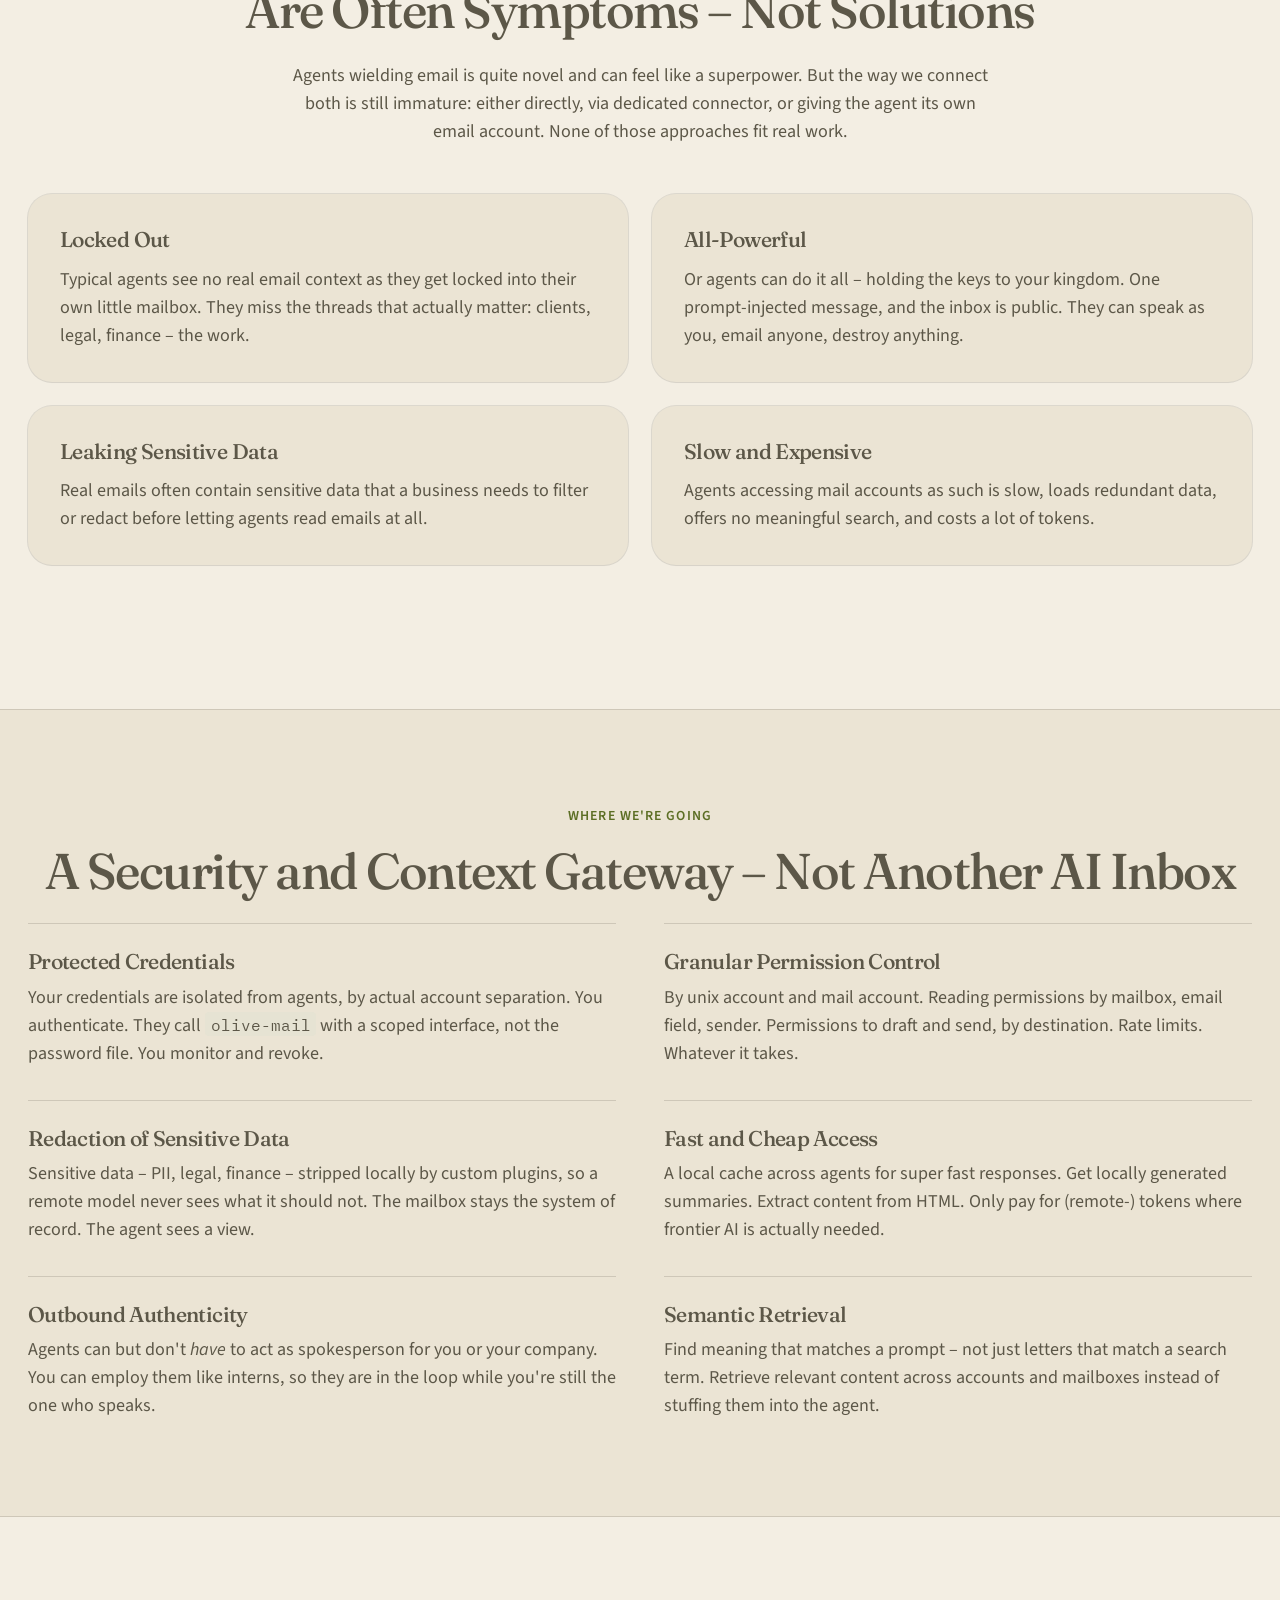
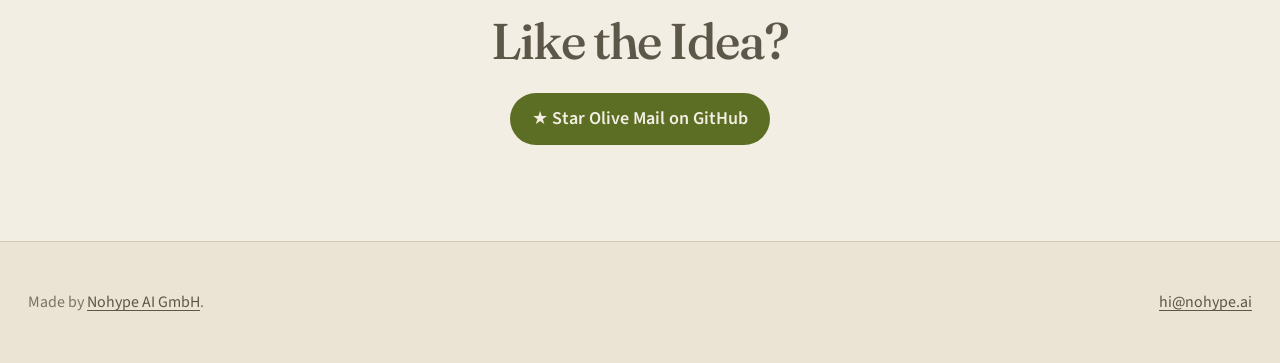
==== commit 86208bd1: "Edit" ====
--- a/index.html
+++ b/index.html
@@ -158,7 +158,7 @@
         <div class="wrap">
           <p class="eyebrow">Why We Built This</p>
           <h2>Common Practices<br>Are Often Symptoms – Not Solutions</h2>
-          <p class="section-body">Agents wielding email is quite novel and can feel like a superpower. But the ways we connect both are still immature: directly, via dedicated connectors, or by giving agents their own email accounts. None of those approaches fit real work.</p>
+          <p class="section-body">Agents wielding email is quite novel and can feel like a superpower. But the way we connect both is still immature: either directly, via dedicated connector, or giving the agent its own email account. None of those approaches fit real work.</p>
           <div class="split">
             <article class="card">
               <h3>Locked Out</h3>
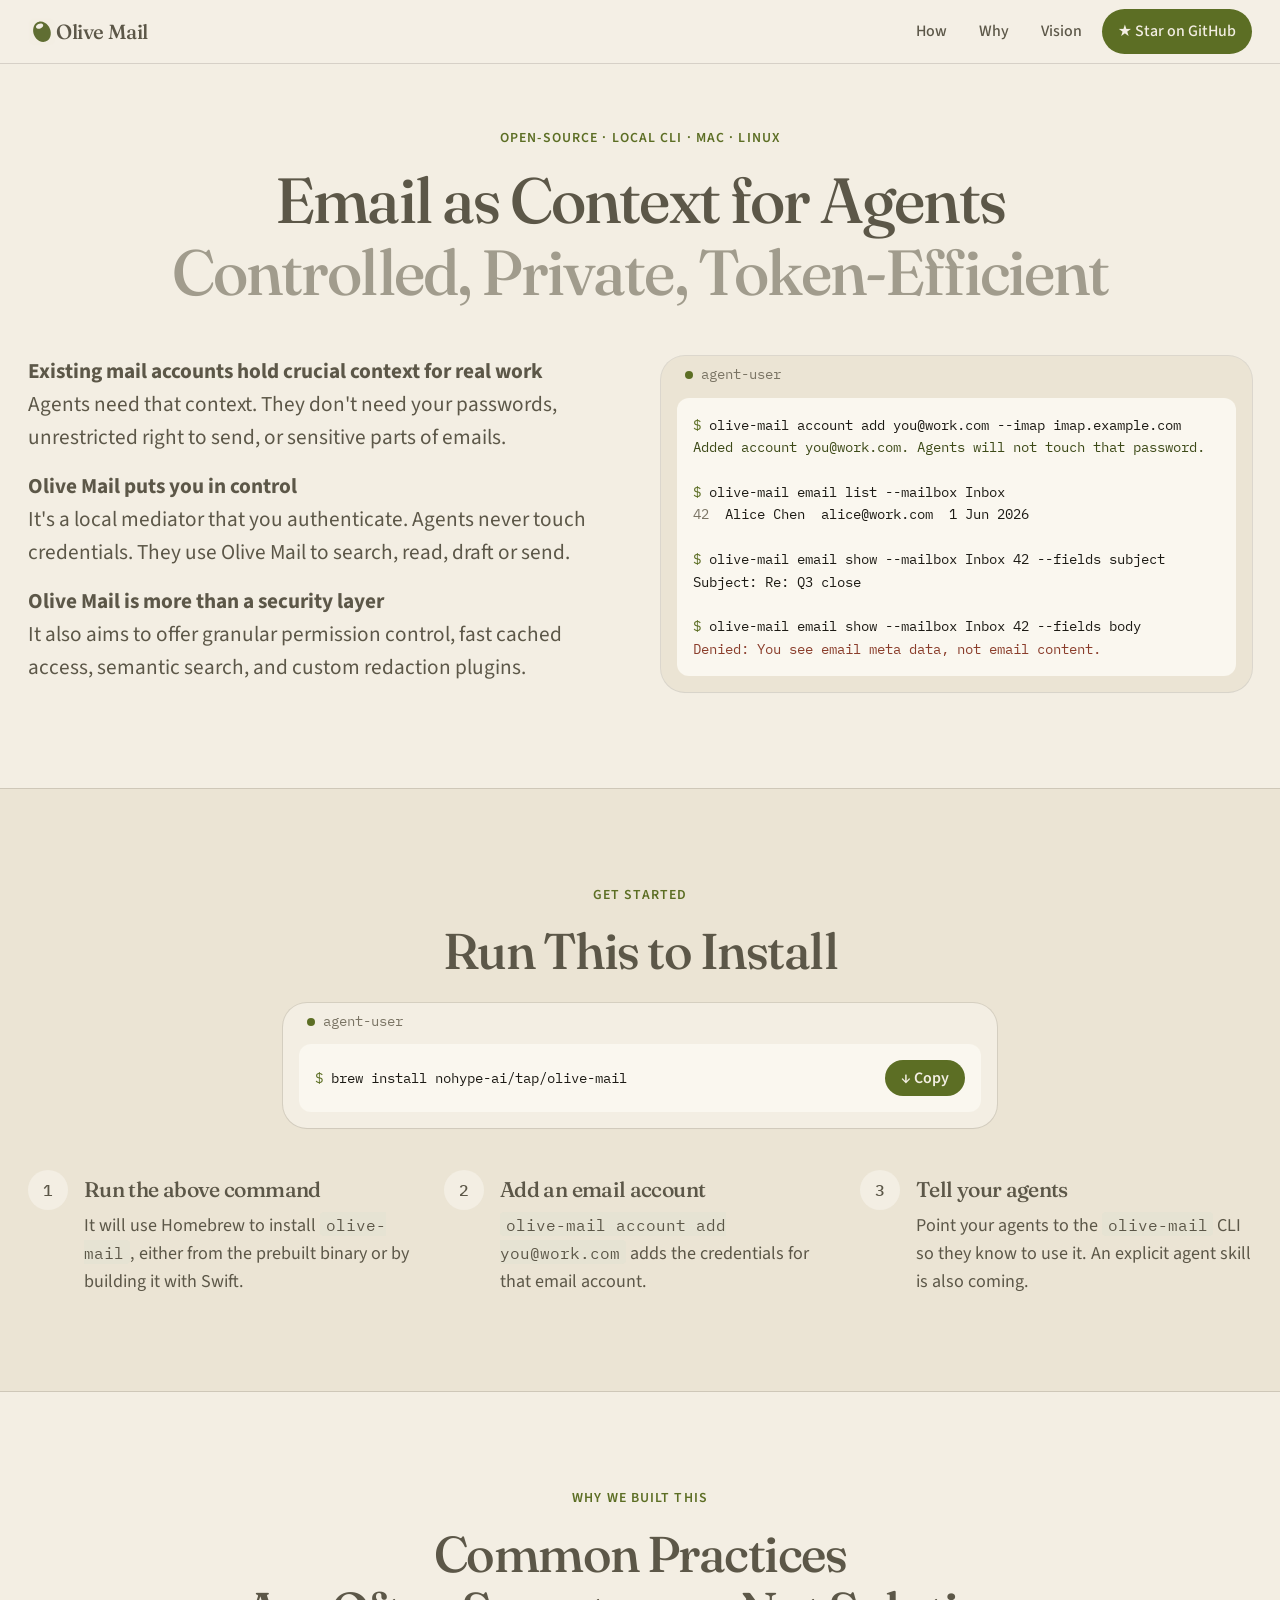
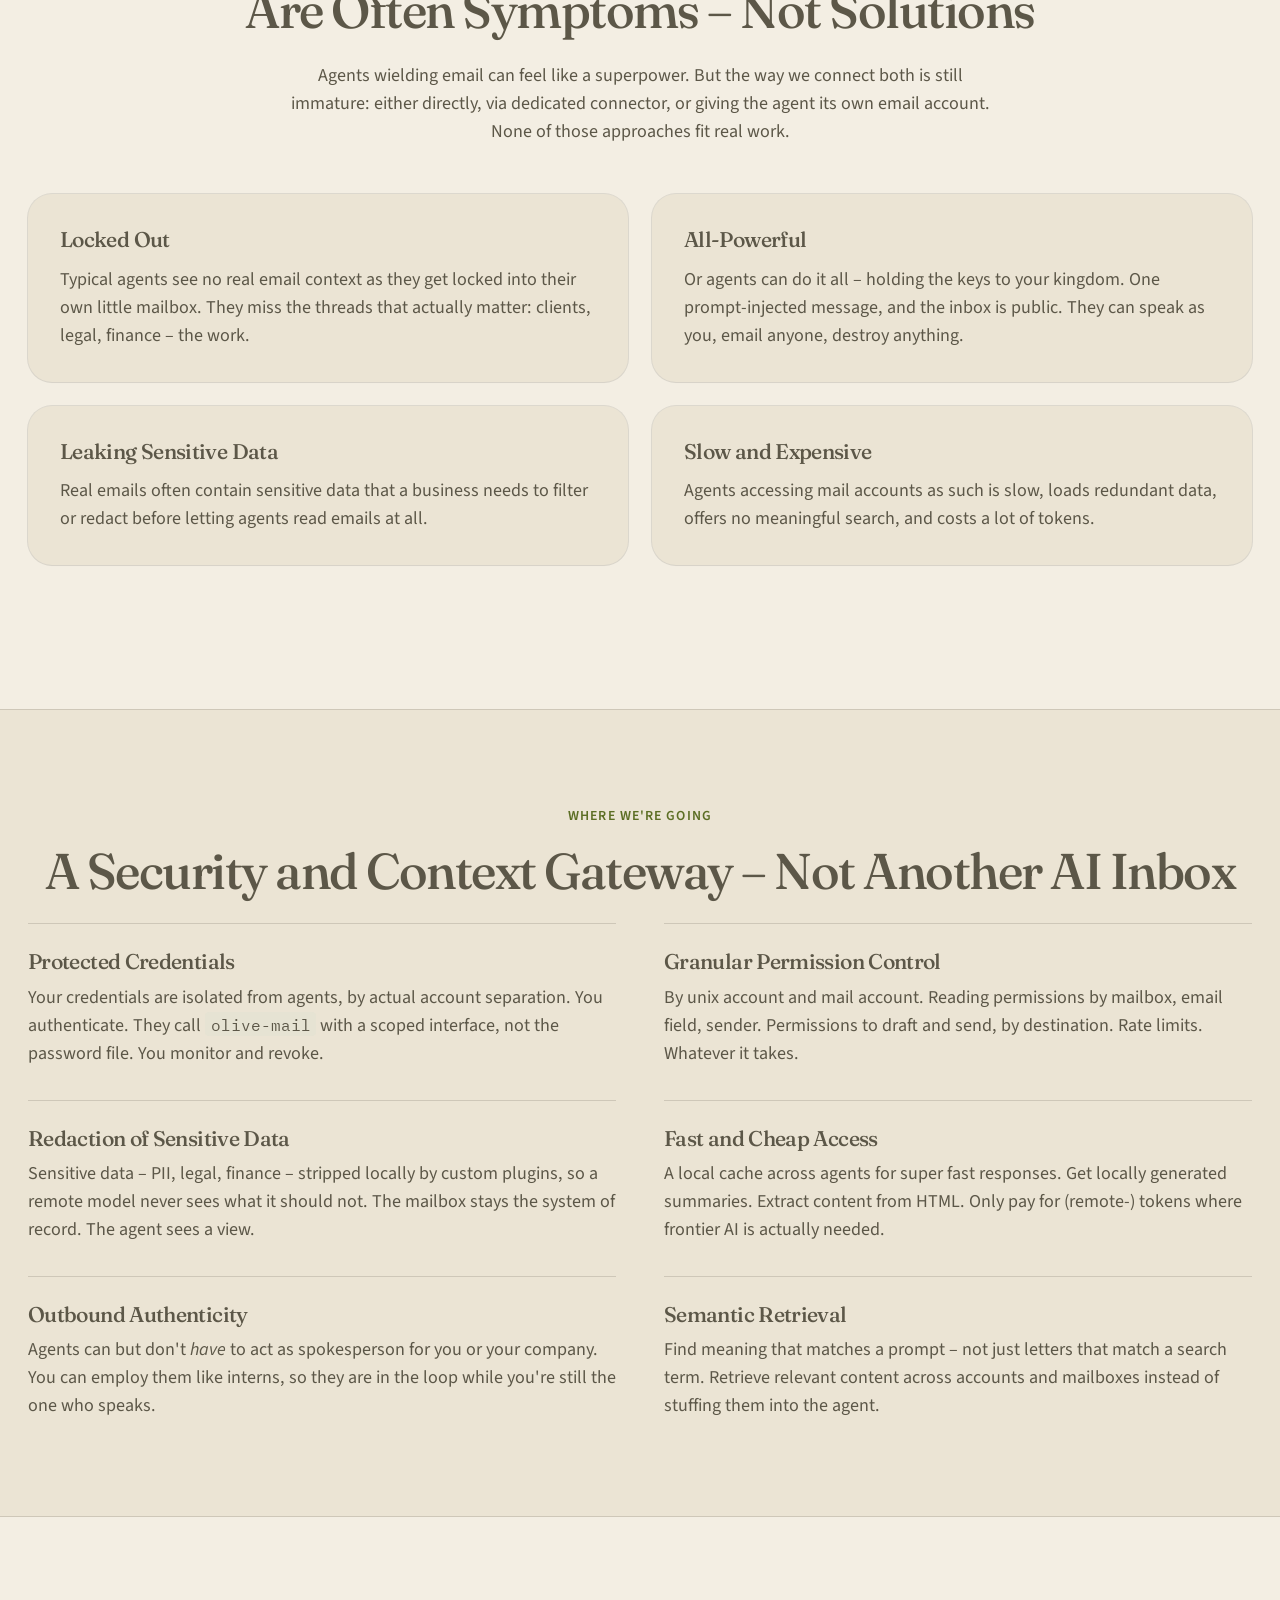
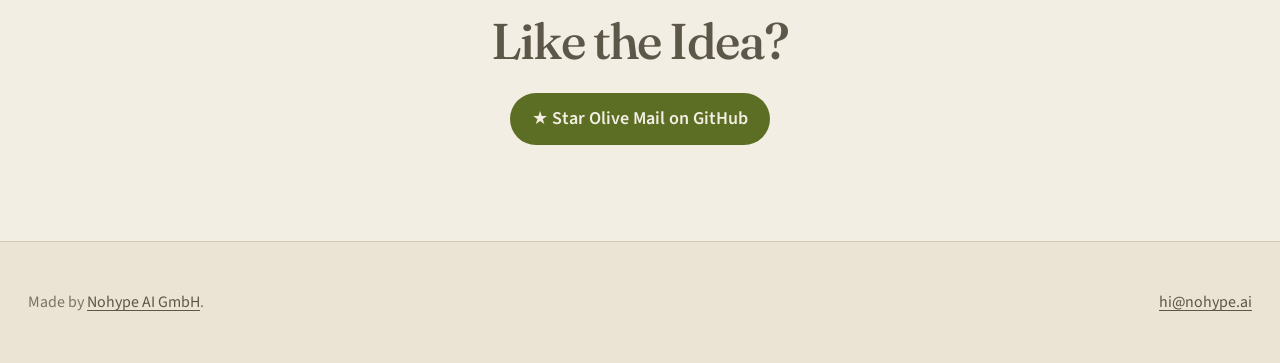
==== commit 82fcc737: "Tighten wording" ====
--- a/index.html
+++ b/index.html
@@ -158,7 +158,7 @@
         <div class="wrap">
           <p class="eyebrow">Why We Built This</p>
           <h2>Common Practices<br>Are Often Symptoms – Not Solutions</h2>
-          <p class="section-body">Agents wielding email is quite novel and can feel like a superpower. But the way we connect both is still immature: either directly, via dedicated connector, or giving the agent its own email account. None of those approaches fit real work.</p>
+          <p class="section-body">Agents wielding email can feel like a superpower. But the way we connect both is still immature: either directly, via dedicated connector, or giving the agent its own email account. None of those approaches fit real work.</p>
           <div class="split">
             <article class="card">
               <h3>Locked Out</h3>
